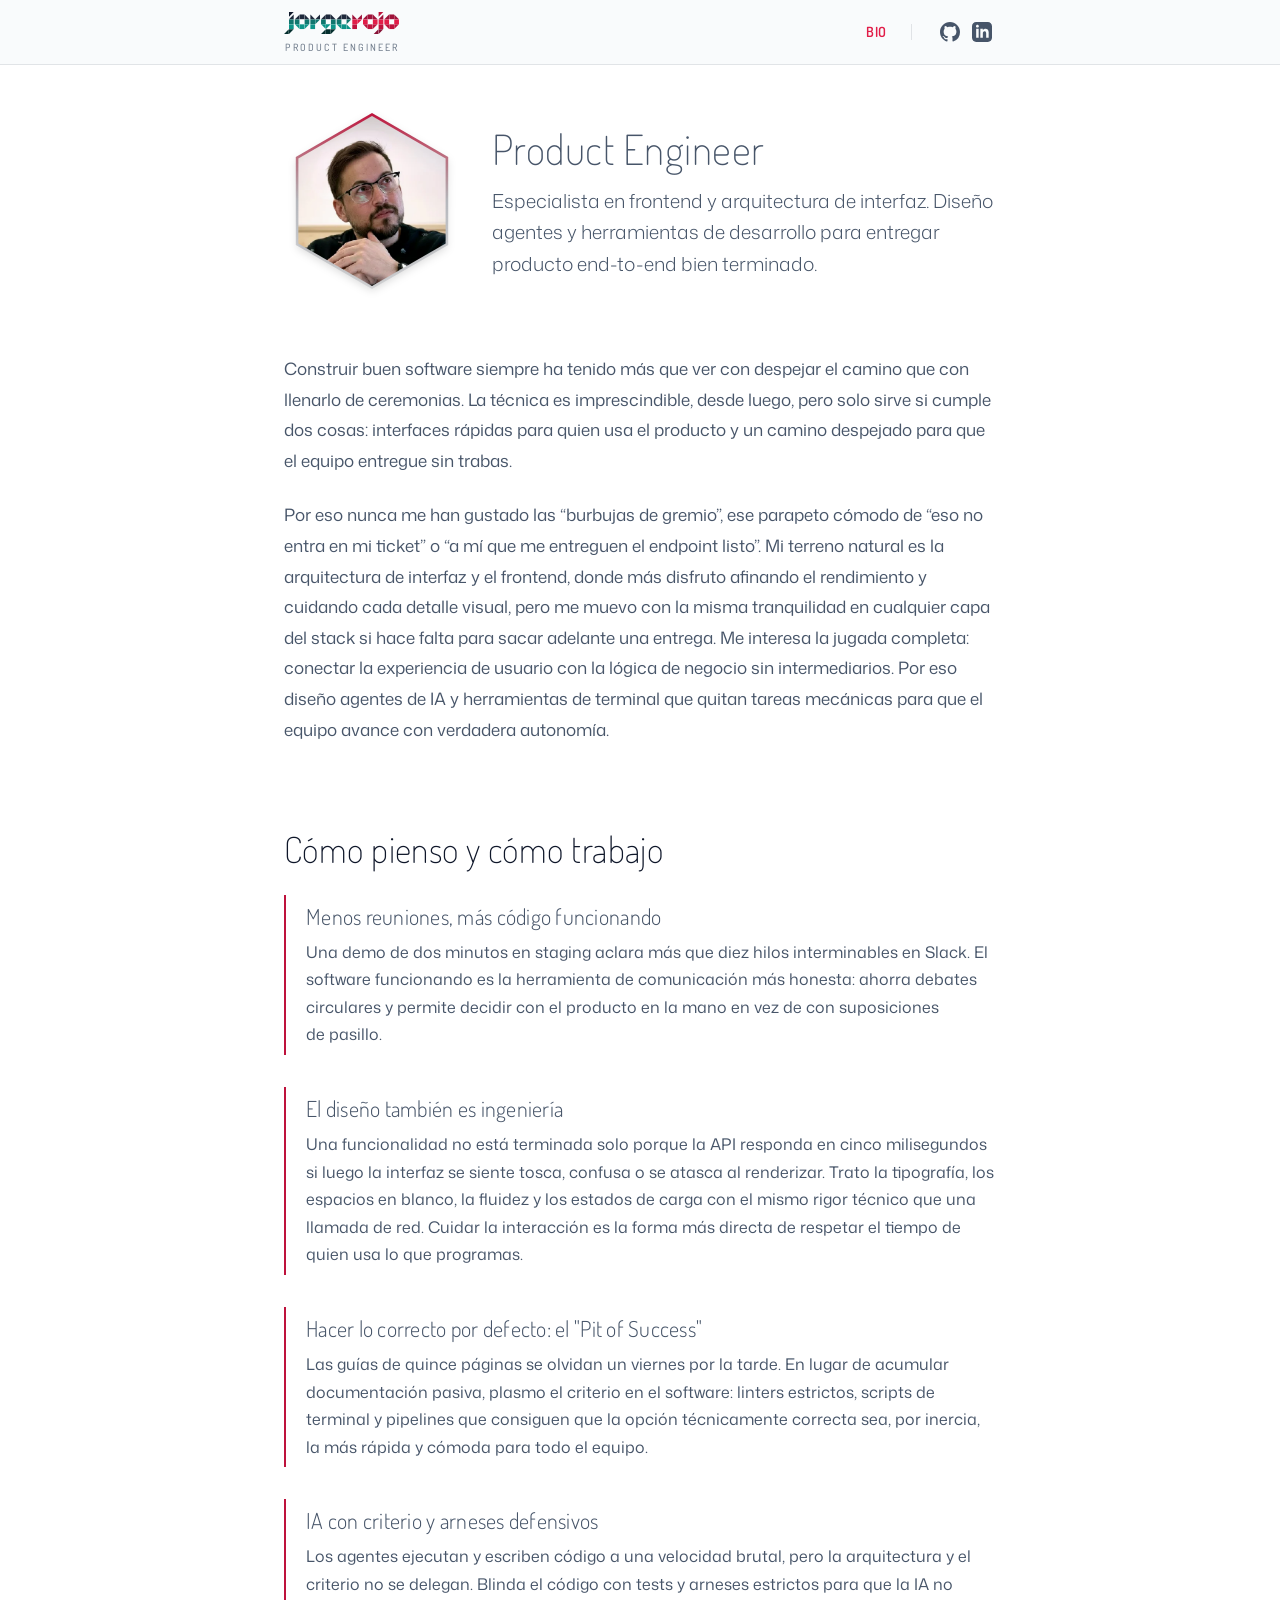
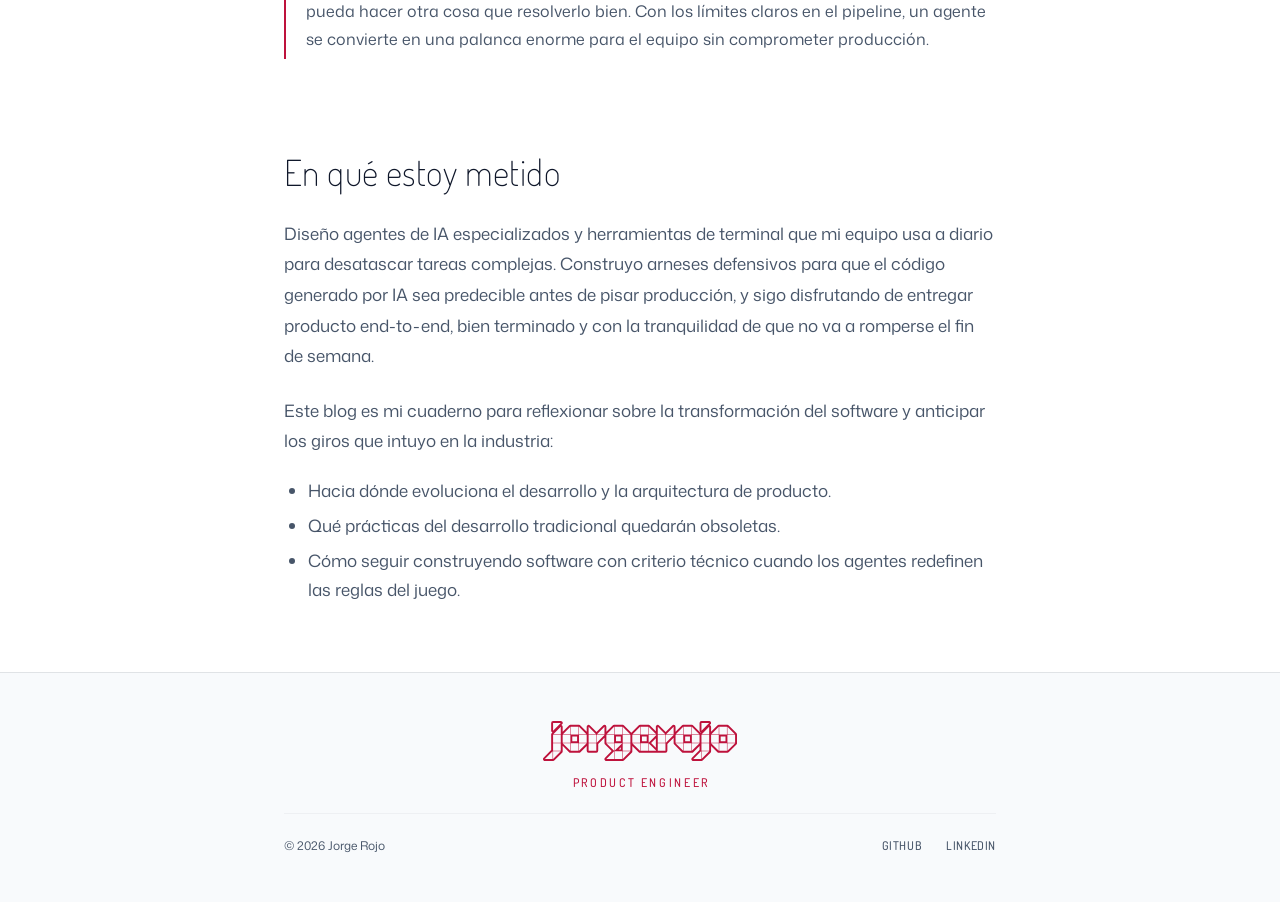
==== sobre-mi/index.html @ 44f52a80 "deploy: automated build from commit 2c49580 [skip ci]" ====
<!DOCTYPE html><html lang="es" class="scroll-smooth"> <head><meta charset="utf-8"><meta name="viewport" content="width=device-width, initial-scale=1"><meta name="color-scheme" content="light dark"><link rel="icon" type="image/svg+xml" href="/favicon.svg"><link rel="shortcut icon" href="/favicon.ico"><link rel="canonical" href="https://www.jorgerojo.com/sobre-mi/"><meta name="generator" content="Astro v7.3.5"><!-- Preload Critical Fonts (Eliminate FOUT & Typography Popping) --><link rel="preload" href="/fonts/dosis-latin-wght-normal.woff2" as="font" type="font/woff2" crossorigin><link rel="preload" href="/fonts/mona-sans-latin-wght-normal.woff2" as="font" type="font/woff2" crossorigin><title>Bio | Jorge Rojo</title><meta name="description" content="Product Engineer. Quién soy, cómo pienso y por qué disfruto construyendo software bien terminado, rápido y sin rodeos."><meta name="author" content="Jorge Rojo"><meta name="robots" content="index, follow, max-image-preview:large, max-snippet:-1, max-video-preview:-1"><!-- OpenGraph --><meta property="og:site_name" content="Jorge Rojo"><meta property="og:locale" content="es_ES"><meta property="og:title" content="Bio | Jorge Rojo"><meta property="og:description" content="Product Engineer. Quién soy, cómo pienso y por qué disfruto construyendo software bien terminado, rápido y sin rodeos."><meta property="og:url" content="https://www.jorgerojo.com/sobre-mi/"><meta property="og:type" content="website"><meta property="og:image" content="https://www.jorgerojo.com/logo-jorge-rojo.svg"><!-- Twitter Card --><meta name="twitter:card" content="summary"><meta name="twitter:title" content="Bio | Jorge Rojo"><meta name="twitter:description" content="Product Engineer. Quién soy, cómo pienso y por qué disfruto construyendo software bien terminado, rápido y sin rodeos."><meta name="twitter:image" content="https://www.jorgerojo.com/logo-jorge-rojo.svg"><!-- AI / LLM Contextual Discovery --><link rel="alternate" type="text/plain" href="/llms.txt" title="LLMs.txt"><link rel="alternate" type="text/plain" href="/llms-full.txt" title="LLMs-full.txt"><!-- Schema.org JSON-LD (Graph) --><script type="application/ld+json">{"@context":"https://schema.org","@graph":[{"@type":"Person","@id":"https://www.jorgerojo.com/#jorge-rojo","name":"Jorge Rojo","jobTitle":"Product Engineer","url":"https://www.jorgerojo.com","image":"https://www.jorgerojo.com/images/jorge-rojo.webp","sameAs":["https://www.linkedin.com/in/jorge-rojo/","https://github.com/JorgeRojo"],"knowsAbout":["Frontend Architecture","UI Engineering","Design Systems","Web Performance","TypeScript","Astro","AI Agents"]},{"@type":"WebSite","@id":"https://www.jorgerojo.com/#website","url":"https://www.jorgerojo.com","name":"Jorge Rojo | Product Engineer & Arquitectura Frontend","description":"Reflexiones sobre la industria del software y las realidades que asoman con el cambio de paradigma tecnológico.","inLanguage":"es","publisher":{"@id":"https://www.jorgerojo.com/#jorge-rojo"}},{"@type":"BreadcrumbList","@id":"https://www.jorgerojo.com/sobre-mi/#breadcrumb","itemListElement":[{"@type":"ListItem","position":1,"name":"Inicio","item":"https://www.jorgerojo.com"},{"@type":"ListItem","position":2,"name":"Bio","item":"https://www.jorgerojo.com/sobre-mi/"}]}]}</script><style>.hexagon-frame[data-astro-cid-43ievri4]{clip-path:polygon(50% 0%,93.3% 25%,93.3% 75%,50% 100%,6.7% 75%,6.7% 25%)}.profile-slogan[data-astro-cid-43ievri4]{-webkit-hyphens:none;hyphens:none;text-wrap:pretty}
</style><link rel="stylesheet" href="/_astro/BaseLayout.AazjI-D1.css"><script type="module" src="/_astro/page.CMFgH77u.js"></script></head> <body class="bg-canvas-base text-snow min-h-screen flex flex-col selection:bg-action-berry selection:text-white antialiased overflow-x-clip"> <!-- Enlace de salto accesible (WCAG 2.4.1 Bypass Blocks) --><a href="#main-content" class="sr-only focus:not-sr-only focus:fixed focus:top-4 focus:left-4 focus:z-[100] focus:px-4 focus:py-2 focus:bg-action-berry focus:text-white focus:font-semibold focus:shadow-lg focus:outline-none focus:ring-2 focus:ring-snow font-heading tracking-wider">
Saltar al contenido principal
</a> <header id="site-header" class="site-header w-full border-b border-border-subtle bg-canvas-deep/80 backdrop-blur-md sticky top-0 z-50" data-astro-cid-nen7h5rs> <div class="site-header-inner max-w-[760px] mx-auto px-4 sm:px-6 relative h-16" data-astro-cid-nen7h5rs> <!-- Brand / Variant 05 SVG Logo (Único acceso a Inicio) --><a href="/" class="site-header-brand flex flex-col justify-center items-center hover:opacity-90 py-1" aria-label="Jorge Rojo - Inicio" title="Ir a la portada de Jorge Rojo | Product Engineer &amp; Arquitectura Frontend" data-astro-cid-nen7h5rs> <img src="/logo-jorge-rojo.svg" alt="Jorge Rojo" width="115" height="22" class="site-header-logo w-[104.5px] h-5 sm:w-[115px] sm:h-[22px] block" data-astro-cid-nen7h5rs> <span class="site-header-role text-[9.5px] sm:text-[10px] font-heading font-medium tracking-[0.22em] uppercase text-snow-muted/75 mt-1.5 sm:mt-2 leading-none text-center block whitespace-nowrap" data-astro-cid-nen7h5rs> Product Engineer </span> </a> <!-- Navigation (About + Social Icons) --> <nav class="site-header-nav flex items-center gap-5 text-sm font-semibold font-heading tracking-wider" aria-label="Navegación principal" data-astro-cid-nen7h5rs> <a href="/sobre-mi" class="transition-colors text-bright-rose font-semibold" aria-current="page" aria-label="Bio: perfil profesional y principios de ingeniería" title="Perfil profesional, criterio técnico y principios de ingeniería" data-astro-cid-nen7h5rs>
BIO
</a> <div class="h-4 w-px bg-border-subtle mx-1" aria-hidden="true" role="separator" data-astro-cid-nen7h5rs></div> <nav class="flex items-center gap-1 " aria-label="Perfiles sociales en cabecera"> <a href="https://github.com/JorgeRojo" target="_blank" rel="noopener noreferrer" aria-label="Perfil de GitHub de Jorge Rojo (abre en nueva pestaña)" title="Perfil de GitHub de Jorge Rojo (se abre en nueva pestaña)" class="text-snow-muted hover:text-bright-rose transition-colors p-1"> <svg aria-hidden="true" focusable="false" width="20" height="20" class="w-5 h-5 fill-current" viewBox="0 0 24 24"> <path d="M12 0C5.37 0 0 5.37 0 12c0 5.31 3.435 9.795 8.205 11.385.6.105.825-.255.825-.57 0-.285-.015-1.23-.015-2.235-3.015.555-3.795-.735-4.035-1.41-.135-.345-.72-1.41-1.23-1.695-.42-.225-1.02-.78-.015-.795.945-.015 1.62.87 1.845 1.23 1.08 1.815 2.805 1.305 3.495.99.105-.78.42-1.305.765-1.605-2.67-.3-5.46-1.335-5.46-5.925 0-1.305.465-2.385 1.23-3.225-.12-.3-.54-1.53.12-3.18 0 0 1.005-.315 3.3 1.23.96-.27 1.98-.405 3-.405s2.04.135 3 .405c2.295-1.56 3.3-1.23 3.3-1.23.66 1.65.24 2.88.12 3.18.765.84 1.23 1.905 1.23 3.225 0 4.605-2.805 5.625-5.475 5.925.435.375.81 1.095.81 2.22 0 1.605-.015 2.895-.015 3.3 0 .315.225.69.825.57A12.02 12.02 0 0024 12c0-6.63-5.37-12-12-12z"></path> </svg> </a><a href="https://www.linkedin.com/in/jorge-rojo/" target="_blank" rel="noopener noreferrer" aria-label="Perfil de LinkedIn de Jorge Rojo (abre en nueva pestaña)" title="Perfil de LinkedIn de Jorge Rojo (se abre en nueva pestaña)" class="text-snow-muted hover:text-bright-rose transition-colors p-1"> <svg aria-hidden="true" focusable="false" width="20" height="20" class="w-5 h-5 fill-current" viewBox="0 0 24 24"> <path d="M19 0h-14c-2.761 0-5 2.239-5 5v14c0 2.761 2.239 5 5 5h14c2.762 0 5-2.239 5-5v-14c0-2.761-2.238-5-5-5zm-11 19h-3v-11h3v11zm-1.5-12.268c-.966 0-1.75-.79-1.75-1.764s.784-1.764 1.75-1.764 1.75.79 1.75 1.764-.783 1.764-1.75 1.764zm13.5 12.268h-3v-5.604c0-3.368-4-3.113-4 0v5.604h-3v-11h3v1.765c1.396-2.586 7-2.777 7 2.476v6.759z"></path> </svg> </a> </nav> </nav> </div> </header>  <script>
  (() => {
    // Si el navegador soporta ScrollTimeline nativo en JS y CSS (Chromium 115+)
    if (typeof ScrollTimeline !== 'undefined' && typeof CSS !== 'undefined' && CSS.supports && CSS.supports('animation-timeline', 'scroll()')) {
      return;
    }
    const header = document.getElementById('site-header');
    if (!header) return;
    let isScrolled = false;
    const onScroll = () => {
      const y = window.scrollY;
      if (!isScrolled && y > 60) {
        isScrolled = true;
        header.classList.add('is-scrolled');
      } else if (isScrolled && y < 20) {
        isScrolled = false;
        header.classList.remove('is-scrolled');
      }
    };
    window.addEventListener('scroll', onScroll, { passive: true });
    onScroll();
  })();
</script> <main id="main-content" class="w-full max-w-[760px] mx-auto px-4 sm:px-6 py-8 sm:py-12 flex-grow"> <div class="prose-editorial"> <header class="mb-12 sm:mb-16 flex flex-col sm:flex-row sm:items-center gap-6 sm:gap-8 not-prose" data-astro-cid-43ievri4> <div class="relative shrink-0 w-32 h-32 sm:w-44 sm:h-44 drop-shadow-lg" data-astro-cid-43ievri4> <div class="hexagon-frame w-full h-full p-[2.5px] sm:p-[3px] bg-gradient-to-b from-action-berry via-border-strong to-border-subtle" data-astro-cid-43ievri4> <img src="/images/jorge-rojo.webp" alt="Fotografía de Jorge Rojo" width="176" height="176" class="hexagon-frame w-full h-full object-cover" loading="eager" data-astro-cid-43ievri4> </div> </div> <div class="space-y-2.5" data-astro-cid-43ievri4> <h1 class="text-3xl sm:text-4xl lg:text-[2.6rem] font-extralight tracking-[0.012em] text-snow leading-tight normal-case font-heading text-balance" data-astro-cid-43ievri4> Product Engineer </h1> <p class="profile-slogan text-base sm:text-lg lg:text-[1.2rem] text-snow/90 font-light leading-relaxed text-pretty" data-astro-cid-43ievri4> Especialista en frontend y arquitectura de interfaz. Diseño agentes y herramientas de desarrollo para entregar producto end-to-end bien terminado. </p> </div> </header>
<p>Construir buen software siempre ha tenido más que ver con despejar el camino que con llenarlo de ceremonias. La técnica es imprescindible, desde luego, pero solo sirve si cumple dos cosas: interfaces rápidas para quien usa el producto y un camino despejado para que el equipo entregue sin trabas.</p>
<p>Por eso nunca me han gustado las “burbujas de gremio”, ese parapeto cómodo de “eso no entra en mi ticket” o “a mí que me entreguen el endpoint listo”. Mi terreno natural es la arquitectura de interfaz y el frontend, donde más disfruto afinando el rendimiento y cuidando cada detalle visual, pero me muevo con la misma tranquilidad en cualquier capa del stack si hace falta para sacar adelante una entrega. Me interesa la jugada completa: conectar la experiencia de usuario con la lógica de negocio sin intermediarios. Por eso diseño agentes de IA y herramientas de terminal que quitan tareas mecánicas para que el equipo avance con verdadera autonomía.</p>
<h2 id="cómo-pienso-y-cómo-trabajo">Cómo pienso y cómo trabajo</h2>
<aside class="border-l-2 border-action-berry pl-4 sm:pl-5 py-1.5 my-8 not-prose" aria-label="Menos reuniones, más código funcionando"> <h3 class="text-snow font-light text-xl sm:text-[1.375rem] mb-2 tracking-[0.012em] text-balance normal-case font-heading leading-snug"> Menos reuniones, más código funcionando </h3> <div class="text-snow-muted text-[15px] sm:text-base leading-[1.72] text-pretty"> <p>Una demo de dos minutos en staging aclara más que diez hilos interminables en Slack. El software funcionando es la herramienta de comunicación más honesta: ahorra debates circulares y permite decidir con el producto en la mano en vez de con suposiciones de pasillo.</p> </div> </aside>
<aside class="border-l-2 border-action-berry pl-4 sm:pl-5 py-1.5 my-8 not-prose" aria-label="El diseño también es ingeniería"> <h3 class="text-snow font-light text-xl sm:text-[1.375rem] mb-2 tracking-[0.012em] text-balance normal-case font-heading leading-snug"> El diseño también es ingeniería </h3> <div class="text-snow-muted text-[15px] sm:text-base leading-[1.72] text-pretty"> <p>Una funcionalidad no está terminada solo porque la API responda en cinco milisegundos si luego la interfaz se siente tosca, confusa o se atasca al renderizar. Trato la tipografía, los espacios en blanco, la fluidez y los estados de carga con el mismo rigor técnico que una llamada de red. Cuidar la interacción es la forma más directa de respetar el tiempo de quien usa lo que programas.</p> </div> </aside>
<aside class="border-l-2 border-action-berry pl-4 sm:pl-5 py-1.5 my-8 not-prose" aria-label="Hacer lo correcto por defecto: el &quot;Pit of Success&quot;"> <h3 class="text-snow font-light text-xl sm:text-[1.375rem] mb-2 tracking-[0.012em] text-balance normal-case font-heading leading-snug"> Hacer lo correcto por defecto: el &quot;Pit of Success&quot; </h3> <div class="text-snow-muted text-[15px] sm:text-base leading-[1.72] text-pretty"> <p>Las guías de quince páginas se olvidan un viernes por la tarde. En lugar de acumular documentación pasiva, plasmo el criterio en el software: linters estrictos, scripts de terminal y pipelines que consiguen que la opción técnicamente correcta sea, por inercia, la más rápida y cómoda para todo el equipo.</p> </div> </aside>
<aside class="border-l-2 border-action-berry pl-4 sm:pl-5 py-1.5 my-8 not-prose" aria-label="IA con criterio y arneses defensivos"> <h3 class="text-snow font-light text-xl sm:text-[1.375rem] mb-2 tracking-[0.012em] text-balance normal-case font-heading leading-snug"> IA con criterio y arneses defensivos </h3> <div class="text-snow-muted text-[15px] sm:text-base leading-[1.72] text-pretty"> <p>Los agentes ejecutan y escriben código a una velocidad brutal, pero la arquitectura y el criterio no se delegan. Blinda el código con tests y arneses estrictos para que la IA no pueda hacer otra cosa que resolverlo bien. Con los límites claros en el pipeline, un agente se convierte en una palanca enorme para el equipo sin comprometer producción.</p> </div> </aside>
<h2 id="en-qué-estoy-metido">En qué estoy metido</h2>
<p>Diseño agentes de IA especializados y herramientas de terminal que mi equipo usa a diario para desatascar tareas complejas. Construyo arneses defensivos para que el código generado por IA sea predecible antes de pisar producción, y sigo disfrutando de entregar producto end-to-end, bien terminado y con la tranquilidad de que no va a romperse el fin de semana.</p>
<p>Este blog es mi cuaderno para reflexionar sobre la transformación del software y anticipar los giros que intuyo en la industria:</p>
<ul>
<li>Hacia dónde evoluciona el desarrollo y la arquitectura de producto.</li>
<li>Qué prácticas del desarrollo tradicional quedarán obsoletas.</li>
<li>Cómo seguir construyendo software con criterio técnico cuando los agentes redefinen las reglas del juego.</li>
</ul> </div> </main> <footer class="mt-auto border-t border-border-subtle bg-canvas-deep py-10 sm:py-12 text-xs text-snow-muted" data-astro-cid-jo6i4kqk> <div class="max-w-[760px] mx-auto px-4 sm:px-6 flex flex-col items-center justify-center gap-6" data-astro-cid-jo6i4kqk> <!-- Centered Brand: Logo 2 (+65% vs header, +10% escala) + Product Engineer en color del logo y espaciado --><a href="/" class="flex flex-col items-center justify-center hover:opacity-90 transition-opacity" aria-label="Jorge Rojo - Inicio" title="Volver a la portada de Jorge Rojo | Product Engineer &amp; Arquitectura Frontend" data-astro-cid-jo6i4kqk> <img src="/logo-jorge-rojo-2.svg" alt="Jorge Rojo" width="195" height="40" class="h-[33px] w-[160.5px] sm:h-[40px] sm:w-[194.5px] block footer-brand-logo" data-astro-cid-jo6i4kqk> <span class="text-[11px] sm:text-xs font-heading font-medium tracking-[0.22em] mr-[-0.22em] uppercase text-brand-logo mt-3.5 sm:mt-4 leading-none text-center whitespace-nowrap" data-astro-cid-jo6i4kqk> Product Engineer </span> </a> <!-- Footer Meta: Copyright & Redes sociales --> <div class="w-full flex flex-col sm:flex-row items-center justify-between gap-4 pt-6 border-t border-border-subtle/40 text-[11px] sm:text-xs" data-astro-cid-jo6i4kqk> <span data-astro-cid-jo6i4kqk>© 2026 Jorge Rojo</span> <nav class="flex items-center gap-6 font-heading font-medium tracking-wider" aria-label="Perfiles sociales en pie de página"> <a href="https://github.com/JorgeRojo" target="_blank" rel="noopener noreferrer" aria-label="Perfil de GitHub de Jorge Rojo (abre en nueva pestaña)" title="Perfil de GitHub de Jorge Rojo (se abre en nueva pestaña)" class="hover:text-bright-rose transition-colors"> <span class="whitespace-nowrap">GitHub</span> </a><a href="https://www.linkedin.com/in/jorge-rojo/" target="_blank" rel="noopener noreferrer" aria-label="Perfil de LinkedIn de Jorge Rojo (abre en nueva pestaña)" title="Perfil de LinkedIn de Jorge Rojo (se abre en nueva pestaña)" class="hover:text-bright-rose transition-colors"> <span class="whitespace-nowrap">LinkedIn</span> </a> </nav> </div> </div> </footer> <!-- Cloudflare Web Analytics --> <script type="module" src="https://static.cloudflareinsights.com/beacon.min.js" data-cf-beacon="{&quot;token&quot;: &quot;a482876f82164b0392340a3fcb94eeef&quot;}"></script><!-- End Cloudflare Web Analytics --> </body> </html>
---- _astro/BaseLayout.AazjI-D1.css ----
/*! tailwindcss v4.3.3 | MIT License | https://tailwindcss.com */
@layer properties{@supports (((-webkit-hyphens:none)) and (not (margin-trim:inline))) or ((-moz-orient:inline) and (not (color:rgb(from red r g b)))){*,:before,:after,::backdrop{--tw-rotate-x:initial;--tw-rotate-y:initial;--tw-rotate-z:initial;--tw-skew-x:initial;--tw-skew-y:initial;--tw-space-y-reverse:0;--tw-border-style:solid;--tw-gradient-position:initial;--tw-gradient-from:#0000;--tw-gradient-via:#0000;--tw-gradient-to:#0000;--tw-gradient-stops:initial;--tw-gradient-via-stops:initial;--tw-gradient-from-position:0%;--tw-gradient-via-position:50%;--tw-gradient-to-position:100%;--tw-leading:initial;--tw-font-weight:initial;--tw-tracking:initial;--tw-shadow:0 0 #0000;--tw-shadow-color:initial;--tw-shadow-alpha:100%;--tw-inset-shadow:0 0 #0000;--tw-inset-shadow-color:initial;--tw-inset-shadow-alpha:100%;--tw-ring-color:initial;--tw-ring-shadow:0 0 #0000;--tw-inset-ring-color:initial;--tw-inset-ring-shadow:0 0 #0000;--tw-ring-inset:initial;--tw-ring-offset-width:0px;--tw-ring-offset-color:#fff;--tw-ring-offset-shadow:0 0 #0000;--tw-blur:initial;--tw-brightness:initial;--tw-contrast:initial;--tw-grayscale:initial;--tw-hue-rotate:initial;--tw-invert:initial;--tw-opacity:initial;--tw-saturate:initial;--tw-sepia:initial;--tw-drop-shadow:initial;--tw-drop-shadow-color:initial;--tw-drop-shadow-alpha:100%;--tw-drop-shadow-size:initial;--tw-backdrop-blur:initial;--tw-backdrop-brightness:initial;--tw-backdrop-contrast:initial;--tw-backdrop-grayscale:initial;--tw-backdrop-hue-rotate:initial;--tw-backdrop-invert:initial;--tw-backdrop-opacity:initial;--tw-backdrop-saturate:initial;--tw-backdrop-sepia:initial;--tw-duration:initial;--tw-translate-x:0;--tw-translate-y:0;--tw-translate-z:0}}}@font-face{font-family:Dosis Variable;font-style:normal;font-display:swap;font-weight:200 800;src:url(/fonts/dosis-latin-ext-wght-normal.woff2)format("woff2");unicode-range:U+100-2BA,U+2BD-2C5,U+2C7-2CC,U+2CE-2D7,U+2DD-2FF,U+304,U+308,U+329,U+1D00-1DBF,U+1E00-1E9F,U+1EF2-1EFF,U+2020,U+20A0-20AB,U+20AD-20C0,U+2113,U+2C60-2C7F,U+A720-A7FF}@font-face{font-family:Dosis Variable;font-style:normal;font-display:swap;font-weight:200 800;src:url(/fonts/dosis-latin-wght-normal.woff2)format("woff2");unicode-range:U+??,U+131,U+152-153,U+2BB-2BC,U+2C6,U+2DA,U+2DC,U+304,U+308,U+329,U+2000-206F,U+20AC,U+2122,U+2191,U+2193,U+2212,U+2215,U+FEFF,U+FFFD}@font-face{font-family:Dosis;font-style:normal;font-display:swap;font-weight:200 800;src:url(/fonts/dosis-latin-wght-normal.woff2)format("woff2");unicode-range:U+??,U+131,U+152-153,U+2BB-2BC,U+2C6,U+2DA,U+2DC,U+304,U+308,U+329,U+2000-206F,U+20AC,U+2122,U+2191,U+2193,U+2212,U+2215,U+FEFF,U+FFFD}@font-face{font-family:Mona Sans Variable;font-style:normal;font-display:swap;font-weight:200 900;src:url(/fonts/mona-sans-latin-ext-wght-normal.woff2)format("woff2");unicode-range:U+100-2BA,U+2BD-2C5,U+2C7-2CC,U+2CE-2D7,U+2DD-2FF,U+304,U+308,U+329,U+1D00-1DBF,U+1E00-1E9F,U+1EF2-1EFF,U+2020,U+20A0-20AB,U+20AD-20C0,U+2113,U+2C60-2C7F,U+A720-A7FF}@font-face{font-family:Mona Sans Variable;font-style:normal;font-display:swap;font-weight:200 900;src:url(/fonts/mona-sans-latin-wght-normal.woff2)format("woff2");unicode-range:U+??,U+131,U+152-153,U+2BB-2BC,U+2C6,U+2DA,U+2DC,U+304,U+308,U+329,U+2000-206F,U+20AC,U+2122,U+2191,U+2193,U+2212,U+2215,U+FEFF,U+FFFD}@font-face{font-family:Mona Sans;font-style:normal;font-display:swap;font-weight:200 900;src:url(/fonts/mona-sans-latin-wght-normal.woff2)format("woff2");unicode-range:U+??,U+131,U+152-153,U+2BB-2BC,U+2C6,U+2DA,U+2DC,U+304,U+308,U+329,U+2000-206F,U+20AC,U+2122,U+2191,U+2193,U+2212,U+2215,U+FEFF,U+FFFD}@layer theme{:root,:host{--font-sans:"Mona Sans Variable", "Mona Sans", -apple-system, BlinkMacSystemFont, "Segoe UI", "Noto Sans", Helvetica, Arial, sans-serif, "Apple Color Emoji", "Segoe UI Emoji";--font-mono:ui-monospace, SFMono-Regular, "SF Mono", Menlo, Consolas, "Liberation Mono", monospace;--color-white:#fff;--spacing:.25rem;--text-xs:.75rem;--text-xs--line-height:calc(1 / .75);--text-sm:.875rem;--text-sm--line-height:calc(1.25 / .875);--text-base:1rem;--text-base--line-height:calc(1.5 / 1);--text-lg:1.125rem;--text-lg--line-height:calc(1.75 / 1.125);--text-xl:1.25rem;--text-xl--line-height:calc(1.75 / 1.25);--text-2xl:1.5rem;--text-2xl--line-height:calc(2 / 1.5);--text-3xl:1.875rem;--text-3xl--line-height:calc(2.25 / 1.875);--text-4xl:2.25rem;--text-4xl--line-height:calc(2.5 / 2.25);--font-weight-extralight:200;--font-weight-light:300;--font-weight-normal:400;--font-weight-medium:500;--font-weight-semibold:600;--tracking-tight:-.025em;--tracking-wider:.05em;--leading-tight:1.25;--leading-snug:1.375;--leading-relaxed:1.625;--drop-shadow-lg:0 4px 4px #00000026;--blur-md:12px;--default-transition-duration:.15s;--default-transition-timing-function:cubic-bezier(.4, 0, .2, 1);--default-font-family:var(--font-sans);--default-mono-font-family:var(--font-mono);--font-heading:"Dosis Variable", "Dosis", -apple-system, BlinkMacSystemFont, sans-serif;--color-canvas-base:var(--canvas-base);--color-canvas-deep:var(--canvas-deep);--color-canvas-surface:var(--canvas-surface);--color-snow:var(--snow);--color-snow-muted:var(--snow-muted);--color-border-subtle:var(--border-subtle);--color-border-medium:var(--border-medium);--color-border-strong:var(--border-strong);--color-action-berry:var(--action-berry);--color-action-hover:var(--action-hover);--color-bright-rose:var(--bright-rose);--color-brand-logo:var(--brand-logo)}}@layer base{*,:after,:before,::backdrop{box-sizing:border-box;border:0 solid;margin:0;padding:0}::file-selector-button{box-sizing:border-box;border:0 solid;margin:0;padding:0}html,:host{-webkit-text-size-adjust:100%;tab-size:4;line-height:1.5;font-family:var(--default-font-family,-apple-system, BlinkMacSystemFont, "Segoe UI", Roboto, "Helvetica Neue", "Noto Sans", Arial, sans-serif, "Apple Color Emoji", "Segoe UI Emoji", "Segoe UI Symbol", "Noto Color Emoji");font-feature-settings:var(--default-font-feature-settings,normal);font-variation-settings:var(--default-font-variation-settings,normal);-webkit-tap-highlight-color:transparent}hr{height:0;color:inherit;border-top-width:1px}abbr:where([title]){text-decoration:underline dotted}h1,h2,h3,h4,h5,h6{font-size:inherit;font-weight:inherit}a{color:inherit;-webkit-text-decoration:inherit;-webkit-text-decoration:inherit;-webkit-text-decoration:inherit;text-decoration:inherit}b,strong{font-weight:bolder}code,kbd,samp,pre{font-family:var(--default-mono-font-family,ui-monospace, SFMono-Regular, Menlo, Monaco, Consolas, "Liberation Mono", "Courier New", monospace);font-feature-settings:var(--default-mono-font-feature-settings,normal);font-variation-settings:var(--default-mono-font-variation-settings,normal);font-size:1em}small{font-size:80%}sub,sup{vertical-align:baseline;font-size:75%;line-height:0;position:relative}sub{bottom:-.25em}sup{top:-.5em}table{text-indent:0;border-color:inherit;border-collapse:collapse}:-moz-focusring:where(:not(iframe)){outline:auto}progress{vertical-align:baseline}summary{display:list-item}ol,ul,menu{list-style:none}img,svg,video,canvas,audio,iframe,embed,object{vertical-align:middle;display:block}img,video{max-width:100%;height:auto}button,input,select,optgroup,textarea{font:inherit;font-feature-settings:inherit;font-variation-settings:inherit;letter-spacing:inherit;color:inherit;opacity:1;background-color:#0000;border-radius:0}::file-selector-button{font:inherit;font-feature-settings:inherit;font-variation-settings:inherit;letter-spacing:inherit;color:inherit;opacity:1;background-color:#0000;border-radius:0}:where(select:is([multiple],[size])) optgroup{font-weight:bolder}:where(select:is([multiple],[size])) optgroup option{padding-inline-start:20px}::file-selector-button{margin-inline-end:4px}::placeholder{opacity:1}@supports (not ((-webkit-appearance:-apple-pay-button))) or (contain-intrinsic-size:1px){::placeholder{color:currentColor}@supports (color:color-mix(in lab, red, red)){::placeholder{color:color-mix(in oklab, currentcolor 50%, transparent)}}}textarea{resize:vertical}::-webkit-search-decoration{-webkit-appearance:none}::-webkit-date-and-time-value{min-height:1lh;text-align:inherit}::-webkit-datetime-edit{display:inline-flex}::-webkit-datetime-edit-fields-wrapper{padding:0}::-webkit-datetime-edit{padding-block:0}::-webkit-datetime-edit-year-field{padding-block:0}::-webkit-datetime-edit-month-field{padding-block:0}::-webkit-datetime-edit-day-field{padding-block:0}::-webkit-datetime-edit-hour-field{padding-block:0}::-webkit-datetime-edit-minute-field{padding-block:0}::-webkit-datetime-edit-second-field{padding-block:0}::-webkit-datetime-edit-millisecond-field{padding-block:0}::-webkit-datetime-edit-meridiem-field{padding-block:0}::-webkit-calendar-picker-indicator{line-height:1}:-moz-ui-invalid{box-shadow:none}button,input:where([type=button],[type=reset],[type=submit]){appearance:button}::file-selector-button{appearance:button}::-webkit-inner-spin-button{height:auto}::-webkit-outer-spin-button{height:auto}[hidden]:where(:not([hidden=until-found])){display:none!important}h1,h2,h3,h4,h5,h6{font-family:var(--font-heading);text-wrap:balance;text-transform:none;letter-spacing:.012em;font-weight:200}.text-balance,th,figcaption,[class*=subtitle],[class*=title],.prose-editorial h2,.prose-editorial h3,.prose-editorial h4{text-wrap:balance}p,li,blockquote,dd,.text-pretty,article header p,.prose-editorial p,.prose-editorial li,.prose-editorial blockquote{text-wrap:pretty}time,.text-nowrap,.whitespace-nowrap{text-wrap:nowrap}.prose-editorial{-webkit-hyphens:manual;hyphens:manual}a{text-transform:uppercase}h1 a,h2 a,h3 a,h4 a,h5 a,h6 a{text-transform:none;font-weight:inherit;font-family:inherit}}@layer components;@layer utilities{.sr-only{clip-path:inset(50%);white-space:nowrap;border-width:0;width:1px;height:1px;margin:-1px;padding:0;position:absolute;overflow:hidden}.relative{position:relative}.static{position:static}.sticky{position:sticky}.top-0{top:0}.right-1\/2{right:50%}.left-1\/2{left:50%}.z-50{z-index:50}.m-0{margin:0}.mx-1{margin-inline:var(--spacing)}.mx-auto{margin-inline:auto}.my-4{margin-block:calc(var(--spacing) * 4)}.my-8{margin-block:calc(var(--spacing) * 8)}.my-10{margin-block:calc(var(--spacing) * 10)}.mt-1\.5{margin-top:calc(var(--spacing) * 1.5)}.mt-3\.5{margin-top:calc(var(--spacing) * 3.5)}.mt-4{margin-top:calc(var(--spacing) * 4)}.mt-7{margin-top:calc(var(--spacing) * 7)}.mt-8{margin-top:calc(var(--spacing) * 8)}.mt-auto{margin-top:auto}.-mr-\[50vw\]{margin-right:-50vw}.mr-\[-0\.22em\]{margin-right:-.22em}.mb-0{margin-bottom:0}.mb-1{margin-bottom:var(--spacing)}.mb-2{margin-bottom:calc(var(--spacing) * 2)}.mb-2\.5{margin-bottom:calc(var(--spacing) * 2.5)}.mb-3{margin-bottom:calc(var(--spacing) * 3)}.mb-4{margin-bottom:calc(var(--spacing) * 4)}.mb-6{margin-bottom:calc(var(--spacing) * 6)}.mb-8{margin-bottom:calc(var(--spacing) * 8)}.mb-12{margin-bottom:calc(var(--spacing) * 12)}.-ml-\[50vw\]{margin-left:-50vw}.block{display:block}.flex{display:flex}.inline-flex{display:inline-flex}.aspect-\[16\/9\]{aspect-ratio:16/9}.h-4{height:calc(var(--spacing) * 4)}.h-5{height:calc(var(--spacing) * 5)}.h-8{height:calc(var(--spacing) * 8)}.h-16{height:calc(var(--spacing) * 16)}.h-32{height:calc(var(--spacing) * 32)}.h-\[33px\]{height:33px}.h-full{height:100%}.min-h-screen{min-height:100vh}.w-5{width:calc(var(--spacing) * 5)}.w-8{width:calc(var(--spacing) * 8)}.w-32{width:calc(var(--spacing) * 32)}.w-\[104\.5px\]{width:104.5px}.w-\[160\.5px\]{width:160.5px}.w-full{width:100%}.w-px{width:1px}.w-screen{width:100vw}.max-w-\[760px\]{max-width:760px}.min-w-0{min-width:0}.shrink-0{flex-shrink:0}.flex-grow{flex-grow:1}.transform{transform:var(--tw-rotate-x,) var(--tw-rotate-y,) var(--tw-rotate-z,) var(--tw-skew-x,) var(--tw-skew-y,)}.list-none{list-style-type:none}.flex-col{flex-direction:column}.flex-wrap{flex-wrap:wrap}.items-center{align-items:center}.items-start{align-items:flex-start}.justify-between{justify-content:space-between}.justify-center{justify-content:center}.gap-0{gap:0}.gap-1{gap:var(--spacing)}.gap-1\.5{gap:calc(var(--spacing) * 1.5)}.gap-2{gap:calc(var(--spacing) * 2)}.gap-4{gap:calc(var(--spacing) * 4)}.gap-5{gap:calc(var(--spacing) * 5)}.gap-6{gap:calc(var(--spacing) * 6)}:where(.space-y-2\.5>:not(:last-child)){--tw-space-y-reverse:0;margin-block-start:calc(calc(var(--spacing) * 2.5) * var(--tw-space-y-reverse));margin-block-end:calc(calc(var(--spacing) * 2.5) * calc(1 - var(--tw-space-y-reverse)))}:where(.space-y-3\.5>:not(:last-child)){--tw-space-y-reverse:0;margin-block-start:calc(calc(var(--spacing) * 3.5) * var(--tw-space-y-reverse));margin-block-end:calc(calc(var(--spacing) * 3.5) * calc(1 - var(--tw-space-y-reverse)))}.overflow-hidden{overflow:hidden}.overflow-x-clip{overflow-x:clip}.scroll-smooth{scroll-behavior:smooth}.rounded{border-radius:.25rem}.border{border-style:var(--tw-border-style);border-width:1px}.border-t{border-top-style:var(--tw-border-style);border-top-width:1px}.border-b{border-bottom-style:var(--tw-border-style);border-bottom-width:1px}.border-l-2{border-left-style:var(--tw-border-style);border-left-width:2px}.border-dotted{--tw-border-style:dotted;border-style:dotted}.border-action-berry{border-color:var(--color-action-berry)}.border-border-subtle,.border-border-subtle\/40{border-color:var(--color-border-subtle)}@supports (color:color-mix(in lab, red, red)){.border-border-subtle\/40{border-color:color-mix(in oklab, var(--color-border-subtle) 40%, transparent)}}.border-bright-rose\/50{border-color:var(--color-bright-rose)}@supports (color:color-mix(in lab, red, red)){.border-bright-rose\/50{border-color:color-mix(in oklab, var(--color-bright-rose) 50%, transparent)}}.bg-action-berry\/10{background-color:var(--color-action-berry)}@supports (color:color-mix(in lab, red, red)){.bg-action-berry\/10{background-color:color-mix(in oklab, var(--color-action-berry) 10%, transparent)}}.bg-border-subtle{background-color:var(--color-border-subtle)}.bg-canvas-base{background-color:var(--color-canvas-base)}.bg-canvas-deep,.bg-canvas-deep\/80{background-color:var(--color-canvas-deep)}@supports (color:color-mix(in lab, red, red)){.bg-canvas-deep\/80{background-color:color-mix(in oklab, var(--color-canvas-deep) 80%, transparent)}}.bg-canvas-surface\/50{background-color:var(--color-canvas-surface)}@supports (color:color-mix(in lab, red, red)){.bg-canvas-surface\/50{background-color:color-mix(in oklab, var(--color-canvas-surface) 50%, transparent)}}.bg-gradient-to-b{--tw-gradient-position:to bottom in oklab;background-image:linear-gradient(var(--tw-gradient-stops))}.from-action-berry{--tw-gradient-from:var(--color-action-berry);--tw-gradient-stops:var(--tw-gradient-via-stops,var(--tw-gradient-position), var(--tw-gradient-from) var(--tw-gradient-from-position), var(--tw-gradient-to) var(--tw-gradient-to-position))}.via-border-strong{--tw-gradient-via:var(--color-border-strong);--tw-gradient-via-stops:var(--tw-gradient-position), var(--tw-gradient-from) var(--tw-gradient-from-position), var(--tw-gradient-via) var(--tw-gradient-via-position), var(--tw-gradient-to) var(--tw-gradient-to-position);--tw-gradient-stops:var(--tw-gradient-via-stops)}.to-border-subtle{--tw-gradient-to:var(--color-border-subtle);--tw-gradient-stops:var(--tw-gradient-via-stops,var(--tw-gradient-position), var(--tw-gradient-from) var(--tw-gradient-from-position), var(--tw-gradient-to) var(--tw-gradient-to-position))}.fill-current{fill:currentColor}.object-cover{object-fit:cover}.p-0{padding:0}.p-1{padding:var(--spacing)}.p-4{padding:calc(var(--spacing) * 4)}.p-\[2\.5px\]{padding:2.5px}.px-4{padding-inline:calc(var(--spacing) * 4)}.py-1{padding-block:var(--spacing)}.py-1\.5{padding-block:calc(var(--spacing) * 1.5)}.py-7{padding-block:calc(var(--spacing) * 7)}.py-8{padding-block:calc(var(--spacing) * 8)}.py-10{padding-block:calc(var(--spacing) * 10)}.pt-6{padding-top:calc(var(--spacing) * 6)}.pb-0{padding-bottom:0}.pl-4{padding-left:calc(var(--spacing) * 4)}.text-center{text-align:center}.font-heading{font-family:var(--font-heading)}.font-mono{font-family:var(--font-mono)}.font-sans{font-family:var(--font-sans)}.text-3xl{font-size:var(--text-3xl);line-height:var(--tw-leading,var(--text-3xl--line-height))}.text-base{font-size:var(--text-base);line-height:var(--tw-leading,var(--text-base--line-height))}.text-sm{font-size:var(--text-sm);line-height:var(--tw-leading,var(--text-sm--line-height))}.text-xl{font-size:var(--text-xl);line-height:var(--tw-leading,var(--text-xl--line-height))}.text-xs{font-size:var(--text-xs);line-height:var(--tw-leading,var(--text-xs--line-height))}.text-\[1\.75rem\]{font-size:1.75rem}.text-\[2\.25rem\]{font-size:2.25rem}.text-\[9\.5px\]{font-size:9.5px}.text-\[11px\]{font-size:11px}.text-\[13px\]{font-size:13px}.text-\[15px\]{font-size:15px}.leading-\[1\.1\]{--tw-leading:1.1;line-height:1.1}.leading-\[1\.7\]{--tw-leading:1.7;line-height:1.7}.leading-\[1\.16\]{--tw-leading:1.16;line-height:1.16}.leading-\[1\.72\]{--tw-leading:1.72;line-height:1.72}.leading-none{--tw-leading:1;line-height:1}.leading-relaxed{--tw-leading:var(--leading-relaxed);line-height:var(--leading-relaxed)}.leading-snug{--tw-leading:var(--leading-snug);line-height:var(--leading-snug)}.leading-tight{--tw-leading:var(--leading-tight);line-height:var(--leading-tight)}.font-extralight{--tw-font-weight:var(--font-weight-extralight);font-weight:var(--font-weight-extralight)}.font-light{--tw-font-weight:var(--font-weight-light);font-weight:var(--font-weight-light)}.font-medium{--tw-font-weight:var(--font-weight-medium);font-weight:var(--font-weight-medium)}.font-normal{--tw-font-weight:var(--font-weight-normal);font-weight:var(--font-weight-normal)}.font-semibold{--tw-font-weight:var(--font-weight-semibold);font-weight:var(--font-weight-semibold)}.tracking-\[0\.08em\]{--tw-tracking:.08em;letter-spacing:.08em}.tracking-\[0\.012em\]{--tw-tracking:.012em;letter-spacing:.012em}.tracking-\[0\.22em\]{--tw-tracking:.22em;letter-spacing:.22em}.tracking-tight{--tw-tracking:var(--tracking-tight);letter-spacing:var(--tracking-tight)}.tracking-wider{--tw-tracking:var(--tracking-wider);letter-spacing:var(--tracking-wider)}.text-balance{text-wrap:balance}.text-pretty{text-wrap:pretty}.text-wrap{text-wrap:wrap}.whitespace-nowrap{white-space:nowrap}.text-brand-logo{color:var(--color-brand-logo)}.text-bright-rose,.text-bright-rose\/80{color:var(--color-bright-rose)}@supports (color:color-mix(in lab, red, red)){.text-bright-rose\/80{color:color-mix(in oklab, var(--color-bright-rose) 80%, transparent)}}.text-snow{color:var(--color-snow)}.text-snow-muted,.text-snow-muted\/75{color:var(--color-snow-muted)}@supports (color:color-mix(in lab, red, red)){.text-snow-muted\/75{color:color-mix(in oklab, var(--color-snow-muted) 75%, transparent)}}.text-snow-muted\/80{color:var(--color-snow-muted)}@supports (color:color-mix(in lab, red, red)){.text-snow-muted\/80{color:color-mix(in oklab, var(--color-snow-muted) 80%, transparent)}}.text-snow-muted\/90{color:var(--color-snow-muted)}@supports (color:color-mix(in lab, red, red)){.text-snow-muted\/90{color:color-mix(in oklab, var(--color-snow-muted) 90%, transparent)}}.text-snow\/90{color:var(--color-snow)}@supports (color:color-mix(in lab, red, red)){.text-snow\/90{color:color-mix(in oklab, var(--color-snow) 90%, transparent)}}.normal-case{text-transform:none}.uppercase{text-transform:uppercase}.antialiased{-webkit-font-smoothing:antialiased;-moz-osx-font-smoothing:grayscale}.shadow{--tw-shadow:0 1px 3px 0 var(--tw-shadow-color,#0000001a), 0 1px 2px -1px var(--tw-shadow-color,#0000001a);box-shadow:var(--tw-inset-shadow), var(--tw-inset-ring-shadow), var(--tw-ring-offset-shadow), var(--tw-ring-shadow), var(--tw-shadow)}.blur{--tw-blur:blur(8px);filter:var(--tw-blur,) var(--tw-brightness,) var(--tw-contrast,) var(--tw-grayscale,) var(--tw-hue-rotate,) var(--tw-invert,) var(--tw-saturate,) var(--tw-sepia,) var(--tw-drop-shadow,)}.contrast-105{--tw-contrast:contrast(105%);filter:var(--tw-blur,) var(--tw-brightness,) var(--tw-contrast,) var(--tw-grayscale,) var(--tw-hue-rotate,) var(--tw-invert,) var(--tw-saturate,) var(--tw-sepia,) var(--tw-drop-shadow,)}.drop-shadow-lg{--tw-drop-shadow-size:drop-shadow(0 4px 4px var(--tw-drop-shadow-color,#00000026));--tw-drop-shadow:drop-shadow(var(--drop-shadow-lg));filter:var(--tw-blur,) var(--tw-brightness,) var(--tw-contrast,) var(--tw-grayscale,) var(--tw-hue-rotate,) var(--tw-invert,) var(--tw-saturate,) var(--tw-sepia,) var(--tw-drop-shadow,)}.filter{filter:var(--tw-blur,) var(--tw-brightness,) var(--tw-contrast,) var(--tw-grayscale,) var(--tw-hue-rotate,) var(--tw-invert,) var(--tw-saturate,) var(--tw-sepia,) var(--tw-drop-shadow,)}.backdrop-blur-md{--tw-backdrop-blur:blur(var(--blur-md));backdrop-filter:var(--tw-backdrop-blur,) var(--tw-backdrop-brightness,) var(--tw-backdrop-contrast,) var(--tw-backdrop-grayscale,) var(--tw-backdrop-hue-rotate,) var(--tw-backdrop-invert,) var(--tw-backdrop-opacity,) var(--tw-backdrop-saturate,) var(--tw-backdrop-sepia,)}.transition{transition-property:color,background-color,border-color,outline-color,text-decoration-color,fill,stroke,--tw-gradient-from,--tw-gradient-via,--tw-gradient-to,opacity,box-shadow,transform,translate,scale,rotate,filter,-webkit-backdrop-filter,backdrop-filter,display,content-visibility,overlay,pointer-events;transition-timing-function:var(--tw-ease,var(--default-transition-timing-function));transition-duration:var(--tw-duration,var(--default-transition-duration))}.transition-colors{transition-property:color,background-color,border-color,outline-color,text-decoration-color,fill,stroke,--tw-gradient-from,--tw-gradient-via,--tw-gradient-to;transition-timing-function:var(--tw-ease,var(--default-transition-timing-function));transition-duration:var(--tw-duration,var(--default-transition-duration))}.transition-opacity{transition-property:opacity;transition-timing-function:var(--tw-ease,var(--default-transition-timing-function));transition-duration:var(--tw-duration,var(--default-transition-duration))}.transition-transform{transition-property:transform,translate,scale,rotate;transition-timing-function:var(--tw-ease,var(--default-transition-timing-function));transition-duration:var(--tw-duration,var(--default-transition-duration))}.duration-300{--tw-duration:.3s;transition-duration:.3s}.group-last\:hidden:is(:where(.group):last-child *){display:none}@media (hover:hover){.group-hover\:translate-x-1\.5:is(:where(.group):hover *){--tw-translate-x:calc(var(--spacing) * 1.5);translate:var(--tw-translate-x) var(--tw-translate-y)}.group-hover\:scale-\[1\.02\]:is(:where(.group):hover *){scale:1.02}.group-hover\:text-bright-rose:is(:where(.group):hover *){color:var(--color-bright-rose)}}.selection\:bg-action-berry ::selection,.selection\:bg-action-berry::selection{background-color:var(--color-action-berry)}.selection\:text-white ::selection,.selection\:text-white::selection{color:var(--color-white)}.first\:pt-0:first-child{padding-top:0}.last\:pb-0:last-child{padding-bottom:0}@media (hover:hover){.hover\:border-border-medium:hover{border-color:var(--color-border-medium)}.hover\:text-action-hover:hover{color:var(--color-action-hover)}.hover\:text-bright-rose:hover{color:var(--color-bright-rose)}.hover\:opacity-90:hover{opacity:.9}}.focus\:not-sr-only:focus{clip-path:none;white-space:normal;width:auto;height:auto;margin:0;padding:0;position:static;overflow:visible}.focus\:fixed:focus{position:fixed}.focus\:top-4:focus{top:calc(var(--spacing) * 4)}.focus\:left-4:focus{left:calc(var(--spacing) * 4)}.focus\:z-\[100\]:focus{z-index:100}.focus\:bg-action-berry:focus{background-color:var(--color-action-berry)}.focus\:px-4:focus{padding-inline:calc(var(--spacing) * 4)}.focus\:py-2:focus{padding-block:calc(var(--spacing) * 2)}.focus\:font-semibold:focus{--tw-font-weight:var(--font-weight-semibold);font-weight:var(--font-weight-semibold)}.focus\:text-white:focus{color:var(--color-white)}.focus\:shadow-lg:focus{--tw-shadow:0 10px 15px -3px var(--tw-shadow-color,#0000001a), 0 4px 6px -4px var(--tw-shadow-color,#0000001a);box-shadow:var(--tw-inset-shadow), var(--tw-inset-ring-shadow), var(--tw-ring-offset-shadow), var(--tw-ring-shadow), var(--tw-shadow)}.focus\:ring-2:focus{--tw-ring-shadow:var(--tw-ring-inset,) 0 0 0 calc(2px + var(--tw-ring-offset-width)) var(--tw-ring-color,currentcolor);box-shadow:var(--tw-inset-shadow), var(--tw-inset-ring-shadow), var(--tw-ring-offset-shadow), var(--tw-ring-shadow), var(--tw-shadow)}.focus\:ring-snow:focus{--tw-ring-color:var(--color-snow)}.focus\:outline-none:focus{--tw-outline-style:none;outline-style:none}.focus-visible\:underline:focus-visible{text-decoration-line:underline}@media (width>=40rem){.sm\:mt-2{margin-top:calc(var(--spacing) * 2)}.sm\:mt-4{margin-top:calc(var(--spacing) * 4)}.sm\:mt-10{margin-top:calc(var(--spacing) * 10)}.sm\:mb-3{margin-bottom:calc(var(--spacing) * 3)}.sm\:mb-5{margin-bottom:calc(var(--spacing) * 5)}.sm\:mb-10{margin-bottom:calc(var(--spacing) * 10)}.sm\:mb-16{margin-bottom:calc(var(--spacing) * 16)}.sm\:h-44{height:calc(var(--spacing) * 44)}.sm\:h-\[22px\]{height:22px}.sm\:h-\[40px\]{height:40px}.sm\:w-44{width:calc(var(--spacing) * 44)}.sm\:w-\[115px\]{width:115px}.sm\:w-\[194\.5px\]{width:194.5px}.sm\:flex-row{flex-direction:row}.sm\:items-center{align-items:center}.sm\:gap-8{gap:calc(var(--spacing) * 8)}.sm\:p-5{padding:calc(var(--spacing) * 5)}.sm\:p-\[3px\]{padding:3px}.sm\:px-6{padding-inline:calc(var(--spacing) * 6)}.sm\:py-10{padding-block:calc(var(--spacing) * 10)}.sm\:py-12{padding-block:calc(var(--spacing) * 12)}.sm\:pl-5{padding-left:calc(var(--spacing) * 5)}.sm\:text-2xl{font-size:var(--text-2xl);line-height:var(--tw-leading,var(--text-2xl--line-height))}.sm\:text-4xl{font-size:var(--text-4xl);line-height:var(--tw-leading,var(--text-4xl--line-height))}.sm\:text-base{font-size:var(--text-base);line-height:var(--tw-leading,var(--text-base--line-height))}.sm\:text-lg{font-size:var(--text-lg);line-height:var(--tw-leading,var(--text-lg--line-height))}.sm\:text-sm{font-size:var(--text-sm);line-height:var(--tw-leading,var(--text-sm--line-height))}.sm\:text-xs{font-size:var(--text-xs);line-height:var(--tw-leading,var(--text-xs--line-height))}.sm\:text-\[1\.375rem\]{font-size:1.375rem}.sm\:text-\[2\.25rem\]{font-size:2.25rem}.sm\:text-\[2\.85rem\]{font-size:2.85rem}.sm\:text-\[10px\]{font-size:10px}.sm\:text-\[13px\]{font-size:13px}}@media (width>=64rem){.lg\:text-\[1\.2rem\]{font-size:1.2rem}.lg\:text-\[2\.5rem\]{font-size:2.5rem}.lg\:text-\[2\.6rem\]{font-size:2.6rem}.lg\:text-\[3\.25rem\]{font-size:3.25rem}}}:root{color-scheme:dark;--canvas-base:#0f172a;--canvas-deep:#080d1a;--canvas-surface:#1e293b;--snow:#f1f5f9;--snow-muted:#94a3b8;--border-subtle:#ffffff1a;--border-medium:#ffffff26;--border-strong:#ffffff40;--pine:#022824;--pine-deep:#02231e;--mint-border:#99f6e4;--action-berry:#be123c;--action-hover:#e11d48;--bright-rose:#f43f5e;--brand-logo:#f43f5e}@media (prefers-color-scheme:light){:root{color-scheme:light;--canvas-base:#fff;--canvas-deep:#f8fafc;--canvas-surface:#f1f5f9;--snow:#0f172a;--snow-muted:#475569;--border-subtle:#0f172a1a;--border-medium:#0f172a29;--border-strong:#0f172a42;--pine:#f0fdfa;--pine-deep:#ccfbf1;--mint-border:#0d9488;--action-berry:#be123c;--action-hover:#9f1239;--bright-rose:#e11d48;--brand-logo:#be123c}}:root{font-family:var(--font-sans);background-color:var(--canvas-base);color:var(--snow)}code,pre,kbd,samp{font-family:var(--font-mono);-webkit-hyphens:none;hyphens:none}:focus-visible{outline:2px solid var(--bright-rose);outline-offset:2px}.octagon-badge{background-color:var(--bright-rose);clip-path:polygon(8px 0%,calc(100% - 8px) 0%,100% 8px,100% calc(100% - 8px),calc(100% - 8px) 100%,8px 100%,0% calc(100% - 8px),0% 8px);justify-content:center;align-items:center;display:inline-flex;position:relative}.octagon-badge:before{content:"";background-color:var(--bright-rose);position:absolute;inset:1px}@supports (color:color-mix(in lab, red, red)){.octagon-badge:before{background-color:color-mix(in srgb, var(--bright-rose) 18%, var(--canvas-deep))}}.octagon-badge:before{clip-path:polygon(7.5px 0%,calc(100% - 7.5px) 0%,100% 7.5px,100% calc(100% - 7.5px),calc(100% - 7.5px) 100%,7.5px 100%,0% calc(100% - 7.5px),0% 7.5px);z-index:0}.octagon-badge>*{z-index:1;position:relative}.prose-editorial{max-width:none;color:var(--snow-muted);font-size:1rem;line-height:1.76}@media (width>=640px){.prose-editorial{font-size:1.0625rem;line-height:1.8}}.prose-editorial>*+*{margin-top:1.5rem}.prose-editorial p{text-wrap:pretty;text-align:left}.prose-editorial strong,.prose-editorial b{color:var(--snow);font-weight:600}.prose-editorial>h2{font-family:var(--font-heading);letter-spacing:.012em;color:var(--snow);text-wrap:balance;text-transform:none;padding-top:3rem;font-size:1.75rem;font-weight:200;line-height:1.18}@media (width>=640px){.prose-editorial>h2{padding-top:3.75rem;font-size:2.25rem}}.prose-editorial>h3{font-family:var(--font-heading);letter-spacing:.012em;color:var(--snow);text-wrap:balance;text-transform:none;padding-top:2.25rem;font-size:1.35rem;font-weight:200;line-height:1.22}@media (width>=640px){.prose-editorial>h3{padding-top:2.75rem;font-size:1.625rem}}.prose-editorial>table{border:1px solid var(--border-subtle);border-collapse:collapse;width:100%;margin-top:1.5rem;margin-bottom:1.5rem}.prose-editorial th{border:1px solid var(--border-subtle);background-color:var(--canvas-deep);color:var(--snow);text-align:left;padding:.75rem;font-weight:600}.prose-editorial td{border:1px solid var(--border-subtle);color:var(--snow);padding:.75rem}@supports (color:color-mix(in lab, red, red)){.prose-editorial td{color:color-mix(in srgb, var(--snow) 90%, transparent)}}.prose-editorial>pre{background-color:var(--canvas-deep);border:1px solid var(--border-subtle);font-size:.875rem;font-family:var(--font-mono);padding:1rem;overflow-x:auto}.prose-editorial :not(pre)>code{color:var(--snow)}@supports (color:color-mix(in lab, red, red)){.prose-editorial :not(pre)>code{color:color-mix(in srgb, var(--snow) 70%, var(--bright-rose) 30%)}}.prose-editorial :not(pre)>code{font-size:.9em;font-weight:500}.prose-editorial a{color:var(--bright-rose);text-underline-offset:3px;text-decoration:underline;transition:color .15s}.prose-editorial a:hover{color:var(--action-hover)}.prose-editorial blockquote{border-left:2px solid var(--action-berry);color:var(--snow-muted);padding-left:1.25rem;font-style:italic;line-height:1.7}.prose-editorial>ul,.prose-editorial>ol{margin-top:1.25rem;margin-bottom:1.25rem;padding-left:1.5rem}.prose-editorial>ul{list-style-type:disc}.prose-editorial>ol{list-style-type:decimal}.prose-editorial>ul>li,.prose-editorial>ol>li{margin-top:.375rem;margin-bottom:.375rem;line-height:1.7}.not-prose{-webkit-hyphens:none;hyphens:none}.not-prose,.not-prose *{color:revert}.not-prose ol,.not-prose ul,.not-prose li{margin:0!important;padding:0!important;list-style:none!important}@property --tw-rotate-x{syntax:"*";inherits:false}@property --tw-rotate-y{syntax:"*";inherits:false}@property --tw-rotate-z{syntax:"*";inherits:false}@property --tw-skew-x{syntax:"*";inherits:false}@property --tw-skew-y{syntax:"*";inherits:false}@property --tw-space-y-reverse{syntax:"*";inherits:false;initial-value:0}@property --tw-border-style{syntax:"*";inherits:false;initial-value:solid}@property --tw-gradient-position{syntax:"*";inherits:false}@property --tw-gradient-from{syntax:"<color>";inherits:false;initial-value:#0000}@property --tw-gradient-via{syntax:"<color>";inherits:false;initial-value:#0000}@property --tw-gradient-to{syntax:"<color>";inherits:false;initial-value:#0000}@property --tw-gradient-stops{syntax:"*";inherits:false}@property --tw-gradient-via-stops{syntax:"*";inherits:false}@property --tw-gradient-from-position{syntax:"<length-percentage>";inherits:false;initial-value:0%}@property --tw-gradient-via-position{syntax:"<length-percentage>";inherits:false;initial-value:50%}@property --tw-gradient-to-position{syntax:"<length-percentage>";inherits:false;initial-value:100%}@property --tw-leading{syntax:"*";inherits:false}@property --tw-font-weight{syntax:"*";inherits:false}@property --tw-tracking{syntax:"*";inherits:false}@property --tw-shadow{syntax:"*";inherits:false;initial-value:0 0 #0000}@property --tw-shadow-color{syntax:"*";inherits:false}@property --tw-shadow-alpha{syntax:"<percentage>";inherits:false;initial-value:100%}@property --tw-inset-shadow{syntax:"*";inherits:false;initial-value:0 0 #0000}@property --tw-inset-shadow-color{syntax:"*";inherits:false}@property --tw-inset-shadow-alpha{syntax:"<percentage>";inherits:false;initial-value:100%}@property --tw-ring-color{syntax:"*";inherits:false}@property --tw-ring-shadow{syntax:"*";inherits:false;initial-value:0 0 #0000}@property --tw-inset-ring-color{syntax:"*";inherits:false}@property --tw-inset-ring-shadow{syntax:"*";inherits:false;initial-value:0 0 #0000}@property --tw-ring-inset{syntax:"*";inherits:false}@property --tw-ring-offset-width{syntax:"<length>";inherits:false;initial-value:0}@property --tw-ring-offset-color{syntax:"*";inherits:false;initial-value:#fff}@property --tw-ring-offset-shadow{syntax:"*";inherits:false;initial-value:0 0 #0000}@property --tw-blur{syntax:"*";inherits:false}@property --tw-brightness{syntax:"*";inherits:false}@property --tw-contrast{syntax:"*";inherits:false}@property --tw-grayscale{syntax:"*";inherits:false}@property --tw-hue-rotate{syntax:"*";inherits:false}@property --tw-invert{syntax:"*";inherits:false}@property --tw-opacity{syntax:"*";inherits:false}@property --tw-saturate{syntax:"*";inherits:false}@property --tw-sepia{syntax:"*";inherits:false}@property --tw-drop-shadow{syntax:"*";inherits:false}@property --tw-drop-shadow-color{syntax:"*";inherits:false}@property --tw-drop-shadow-alpha{syntax:"<percentage>";inherits:false;initial-value:100%}@property --tw-drop-shadow-size{syntax:"*";inherits:false}@property --tw-backdrop-blur{syntax:"*";inherits:false}@property --tw-backdrop-brightness{syntax:"*";inherits:false}@property --tw-backdrop-contrast{syntax:"*";inherits:false}@property --tw-backdrop-grayscale{syntax:"*";inherits:false}@property --tw-backdrop-hue-rotate{syntax:"*";inherits:false}@property --tw-backdrop-invert{syntax:"*";inherits:false}@property --tw-backdrop-opacity{syntax:"*";inherits:false}@property --tw-backdrop-saturate{syntax:"*";inherits:false}@property --tw-backdrop-sepia{syntax:"*";inherits:false}@property --tw-duration{syntax:"*";inherits:false}@property --tw-translate-x{syntax:"*";inherits:false;initial-value:0}@property --tw-translate-y{syntax:"*";inherits:false;initial-value:0}@property --tw-translate-z{syntax:"*";inherits:false;initial-value:0}.site-header-inner[data-astro-cid-nen7h5rs]{height:4rem;transition:height .25s cubic-bezier(.16,1,.3,1)}.site-header-brand[data-astro-cid-nen7h5rs]{will-change:left, transform;height:fit-content;margin-top:auto;margin-bottom:auto;transition:left .25s cubic-bezier(.16,1,.3,1),transform .25s cubic-bezier(.16,1,.3,1);position:absolute;top:0;bottom:0;left:1rem}@media (width>=640px){.site-header-brand[data-astro-cid-nen7h5rs]{left:1.5rem}}.site-header-nav[data-astro-cid-nen7h5rs]{will-change:opacity, transform;height:fit-content;margin-top:auto;margin-bottom:auto;transition:opacity .2s,transform .25s;position:absolute;top:0;bottom:0;right:1rem}@media (width>=640px){.site-header-nav[data-astro-cid-nen7h5rs]{right:1.5rem}}.site-header-role[data-astro-cid-nen7h5rs]{white-space:nowrap;text-align:center;letter-spacing:.22em;will-change:opacity, max-height;width:auto;margin-right:-.22em;transition:opacity .2s,max-height .25s,margin .25s;overflow:hidden}.site-header-logo[data-astro-cid-nen7h5rs]{aspect-ratio:559/107.03;transform-origin:50%;will-change:transform;transition:transform .25s cubic-bezier(.16,1,.3,1);display:block}@supports (animation-timeline:scroll()){@keyframes anim-header-height{0%{height:4rem}to{height:2.35rem}}@keyframes anim-brand-center-mobile{0%{left:1rem;transform:translate(0)}to{left:50%;transform:translate(-50%)}}@keyframes anim-brand-center-desktop{0%{left:1.5rem;transform:translate(0)}to{left:50%;transform:translate(-50%)}}@keyframes anim-hide-role{0%{opacity:1;max-height:20px;margin-top:.5rem}50%,to{opacity:0;max-height:0;margin-top:0}}@keyframes anim-shrink-logo{0%{transform:scale(1)}to{transform:scale(.85)}}@keyframes anim-hide-nav{0%{opacity:1;pointer-events:auto;transform:translate(0)}60%,to{opacity:0;pointer-events:none;visibility:hidden;transform:translate(12px)}}.site-header-inner[data-astro-cid-nen7h5rs]{animation-name:anim-header-height;animation-timing-function:linear;animation-fill-mode:both;animation-timeline:scroll(root);animation-range:0 80px}.site-header-brand[data-astro-cid-nen7h5rs]{animation-name:anim-brand-center-mobile;animation-timing-function:linear;animation-fill-mode:both;animation-timeline:scroll(root);animation-range:0 80px}@media (width>=640px){.site-header-brand[data-astro-cid-nen7h5rs]{animation-name:anim-brand-center-desktop}}.site-header-logo[data-astro-cid-nen7h5rs]{animation-name:anim-shrink-logo;animation-timing-function:linear;animation-fill-mode:both;animation-timeline:scroll(root);animation-range:0 80px}.site-header-role[data-astro-cid-nen7h5rs]{animation-name:anim-hide-role;animation-timing-function:linear;animation-fill-mode:both;animation-timeline:scroll(root);animation-range:0 50px}.site-header-nav[data-astro-cid-nen7h5rs]{animation-name:anim-hide-nav;animation-timing-function:linear;animation-fill-mode:both;animation-timeline:scroll(root);animation-range:0 60px}}.site-header.is-scrolled .site-header-inner[data-astro-cid-nen7h5rs]{height:2.75rem}.site-header.is-scrolled .site-header-brand[data-astro-cid-nen7h5rs]{left:50%;transform:translate(-50%)}.site-header.is-scrolled .site-header-logo[data-astro-cid-nen7h5rs]{transform:scale(.85)}.site-header.is-scrolled .site-header-role[data-astro-cid-nen7h5rs]{opacity:0;max-height:0;margin-top:0}.site-header.is-scrolled .site-header-nav[data-astro-cid-nen7h5rs]{opacity:0;pointer-events:none;visibility:hidden;transform:translate(12px)}.footer-brand-logo[data-astro-cid-jo6i4kqk]{aspect-ratio:403.96/83.05}
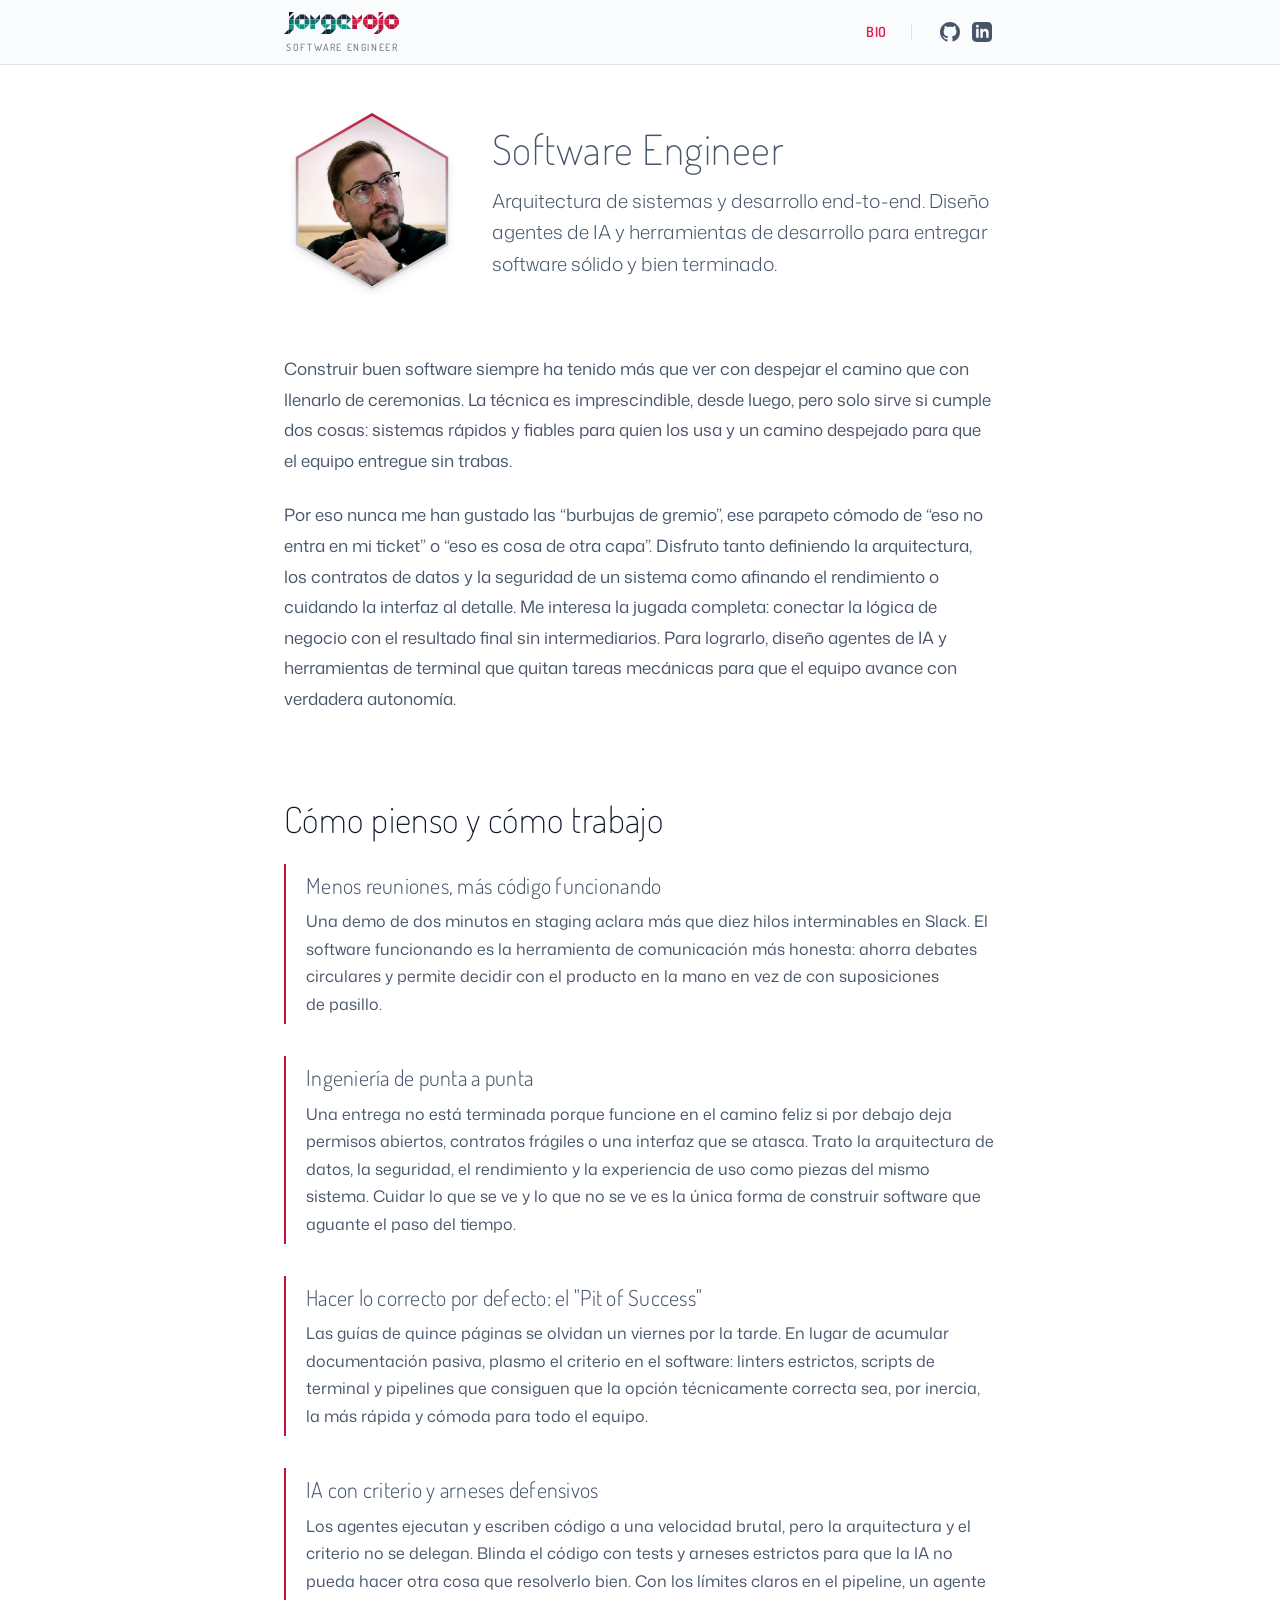
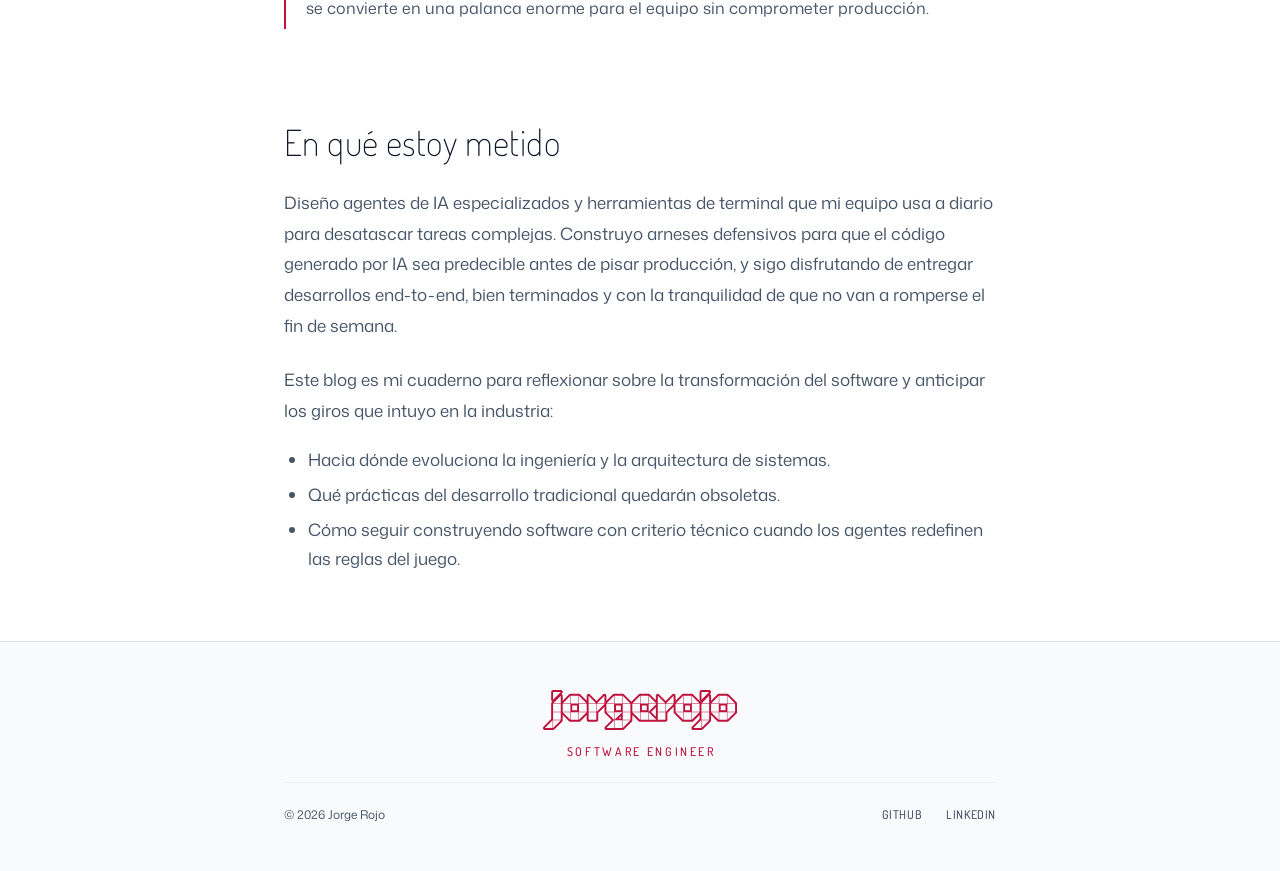
==== commit a4a25b6f: "deploy: automated build from commit 59befa1 [skip ci]" ====
--- a/sobre-mi/index.html
+++ b/sobre-mi/index.html
@@ -1,7 +1,7 @@
-<!DOCTYPE html><html lang="es" class="scroll-smooth"> <head><meta charset="utf-8"><meta name="viewport" content="width=device-width, initial-scale=1"><meta name="color-scheme" content="light dark"><link rel="icon" type="image/svg+xml" href="/favicon.svg"><link rel="shortcut icon" href="/favicon.ico"><link rel="canonical" href="https://www.jorgerojo.com/sobre-mi/"><meta name="generator" content="Astro v7.3.5"><!-- Preload Critical Fonts (Eliminate FOUT & Typography Popping) --><link rel="preload" href="/fonts/dosis-latin-wght-normal.woff2" as="font" type="font/woff2" crossorigin><link rel="preload" href="/fonts/mona-sans-latin-wght-normal.woff2" as="font" type="font/woff2" crossorigin><title>Bio | Jorge Rojo</title><meta name="description" content="Product Engineer. Quién soy, cómo pienso y por qué disfruto construyendo software bien terminado, rápido y sin rodeos."><meta name="author" content="Jorge Rojo"><meta name="robots" content="index, follow, max-image-preview:large, max-snippet:-1, max-video-preview:-1"><!-- OpenGraph --><meta property="og:site_name" content="Jorge Rojo"><meta property="og:locale" content="es_ES"><meta property="og:title" content="Bio | Jorge Rojo"><meta property="og:description" content="Product Engineer. Quién soy, cómo pienso y por qué disfruto construyendo software bien terminado, rápido y sin rodeos."><meta property="og:url" content="https://www.jorgerojo.com/sobre-mi/"><meta property="og:type" content="website"><meta property="og:image" content="https://www.jorgerojo.com/logo-jorge-rojo.svg"><!-- Twitter Card --><meta name="twitter:card" content="summary"><meta name="twitter:title" content="Bio | Jorge Rojo"><meta name="twitter:description" content="Product Engineer. Quién soy, cómo pienso y por qué disfruto construyendo software bien terminado, rápido y sin rodeos."><meta name="twitter:image" content="https://www.jorgerojo.com/logo-jorge-rojo.svg"><!-- AI / LLM Contextual Discovery --><link rel="alternate" type="text/plain" href="/llms.txt" title="LLMs.txt"><link rel="alternate" type="text/plain" href="/llms-full.txt" title="LLMs-full.txt"><!-- Schema.org JSON-LD (Graph) --><script type="application/ld+json">{"@context":"https://schema.org","@graph":[{"@type":"Person","@id":"https://www.jorgerojo.com/#jorge-rojo","name":"Jorge Rojo","jobTitle":"Product Engineer","url":"https://www.jorgerojo.com","image":"https://www.jorgerojo.com/images/jorge-rojo.webp","sameAs":["https://www.linkedin.com/in/jorge-rojo/","https://github.com/JorgeRojo"],"knowsAbout":["Frontend Architecture","UI Engineering","Design Systems","Web Performance","TypeScript","Astro","AI Agents"]},{"@type":"WebSite","@id":"https://www.jorgerojo.com/#website","url":"https://www.jorgerojo.com","name":"Jorge Rojo | Product Engineer & Arquitectura Frontend","description":"Reflexiones sobre la industria del software y las realidades que asoman con el cambio de paradigma tecnológico.","inLanguage":"es","publisher":{"@id":"https://www.jorgerojo.com/#jorge-rojo"}},{"@type":"BreadcrumbList","@id":"https://www.jorgerojo.com/sobre-mi/#breadcrumb","itemListElement":[{"@type":"ListItem","position":1,"name":"Inicio","item":"https://www.jorgerojo.com"},{"@type":"ListItem","position":2,"name":"Bio","item":"https://www.jorgerojo.com/sobre-mi/"}]}]}</script><style>.hexagon-frame[data-astro-cid-43ievri4]{clip-path:polygon(50% 0%,93.3% 25%,93.3% 75%,50% 100%,6.7% 75%,6.7% 25%)}.profile-slogan[data-astro-cid-43ievri4]{-webkit-hyphens:none;hyphens:none;text-wrap:pretty}
-</style><link rel="stylesheet" href="/_astro/BaseLayout.AazjI-D1.css"><script type="module" src="/_astro/page.CMFgH77u.js"></script></head> <body class="bg-canvas-base text-snow min-h-screen flex flex-col selection:bg-action-berry selection:text-white antialiased overflow-x-clip"> <!-- Enlace de salto accesible (WCAG 2.4.1 Bypass Blocks) --><a href="#main-content" class="sr-only focus:not-sr-only focus:fixed focus:top-4 focus:left-4 focus:z-[100] focus:px-4 focus:py-2 focus:bg-action-berry focus:text-white focus:font-semibold focus:shadow-lg focus:outline-none focus:ring-2 focus:ring-snow font-heading tracking-wider">
+<!DOCTYPE html><html lang="es" class="scroll-smooth"> <head><meta charset="utf-8"><meta name="viewport" content="width=device-width, initial-scale=1"><meta name="color-scheme" content="light dark"><link rel="icon" type="image/svg+xml" href="/favicon.svg"><link rel="shortcut icon" href="/favicon.ico"><link rel="canonical" href="https://www.jorgerojo.com/sobre-mi/"><meta name="generator" content="Astro v7.3.5"><!-- Preload Critical Fonts (Eliminate FOUT & Typography Popping) --><link rel="preload" href="/fonts/dosis-latin-wght-normal.woff2" as="font" type="font/woff2" crossorigin><link rel="preload" href="/fonts/mona-sans-latin-wght-normal.woff2" as="font" type="font/woff2" crossorigin><title>Bio | Jorge Rojo</title><meta name="description" content="Software Engineer. Quién soy, cómo pienso y por qué disfruto construyendo software bien terminado, rápido y sin rodeos."><meta name="author" content="Jorge Rojo"><meta name="robots" content="index, follow, max-image-preview:large, max-snippet:-1, max-video-preview:-1"><!-- OpenGraph --><meta property="og:site_name" content="Jorge Rojo"><meta property="og:locale" content="es_ES"><meta property="og:title" content="Bio | Jorge Rojo"><meta property="og:description" content="Software Engineer. Quién soy, cómo pienso y por qué disfruto construyendo software bien terminado, rápido y sin rodeos."><meta property="og:url" content="https://www.jorgerojo.com/sobre-mi/"><meta property="og:type" content="website"><meta property="og:image" content="https://www.jorgerojo.com/logo-jorge-rojo.svg"><!-- Twitter Card --><meta name="twitter:card" content="summary"><meta name="twitter:title" content="Bio | Jorge Rojo"><meta name="twitter:description" content="Software Engineer. Quién soy, cómo pienso y por qué disfruto construyendo software bien terminado, rápido y sin rodeos."><meta name="twitter:image" content="https://www.jorgerojo.com/logo-jorge-rojo.svg"><!-- AI / LLM Contextual Discovery --><link rel="alternate" type="text/plain" href="/llms.txt" title="LLMs.txt"><!-- Schema.org JSON-LD (Graph) --><script type="application/ld+json">{"@context":"https://schema.org","@graph":[{"@type":"Person","@id":"https://www.jorgerojo.com/#jorge-rojo","name":"Jorge Rojo","jobTitle":"Software Engineer","url":"https://www.jorgerojo.com","image":"https://www.jorgerojo.com/images/jorge-rojo.webp","sameAs":["https://www.linkedin.com/in/jorge-rojo/","https://github.com/JorgeRojo"],"knowsAbout":["Software Engineering","Software Architecture","AI Agents","Application Security","Web Performance","TypeScript","Full-Stack Development"]},{"@type":"WebSite","@id":"https://www.jorgerojo.com/#website","url":"https://www.jorgerojo.com","name":"Jorge Rojo | Software Engineer","description":"Reflexiones sobre la industria del software y las realidades que asoman con el cambio de paradigma tecnológico.","inLanguage":"es","publisher":{"@id":"https://www.jorgerojo.com/#jorge-rojo"}},{"@type":"BreadcrumbList","@id":"https://www.jorgerojo.com/sobre-mi/#breadcrumb","itemListElement":[{"@type":"ListItem","position":1,"name":"Inicio","item":"https://www.jorgerojo.com"},{"@type":"ListItem","position":2,"name":"Bio","item":"https://www.jorgerojo.com/sobre-mi/"}]}]}</script><style>.hexagon-frame[data-astro-cid-43ievri4]{clip-path:polygon(50% 0%,93.3% 25%,93.3% 75%,50% 100%,6.7% 75%,6.7% 25%)}.profile-slogan[data-astro-cid-43ievri4]{-webkit-hyphens:none;hyphens:none;text-wrap:pretty}
+</style><link rel="stylesheet" href="/_astro/BaseLayout.C5kGf8DI.css"><script type="module" src="/_astro/page.CMFgH77u.js"></script></head> <body class="bg-canvas-base text-snow min-h-screen flex flex-col selection:bg-action-berry selection:text-white antialiased overflow-x-clip"> <!-- Enlace de salto accesible (WCAG 2.4.1 Bypass Blocks) --><a href="#main-content" class="sr-only focus:not-sr-only focus:fixed focus:top-4 focus:left-4 focus:z-[100] focus:px-4 focus:py-2 focus:bg-action-berry focus:text-white focus:font-semibold focus:shadow-lg focus:outline-none focus:ring-2 focus:ring-snow font-heading tracking-wider">
 Saltar al contenido principal
-</a> <header id="site-header" class="site-header w-full border-b border-border-subtle bg-canvas-deep/80 backdrop-blur-md sticky top-0 z-50" data-astro-cid-nen7h5rs> <div class="site-header-inner max-w-[760px] mx-auto px-4 sm:px-6 relative h-16" data-astro-cid-nen7h5rs> <!-- Brand / Variant 05 SVG Logo (Único acceso a Inicio) --><a href="/" class="site-header-brand flex flex-col justify-center items-center hover:opacity-90 py-1" aria-label="Jorge Rojo - Inicio" title="Ir a la portada de Jorge Rojo | Product Engineer &amp; Arquitectura Frontend" data-astro-cid-nen7h5rs> <img src="/logo-jorge-rojo.svg" alt="Jorge Rojo" width="115" height="22" class="site-header-logo w-[104.5px] h-5 sm:w-[115px] sm:h-[22px] block" data-astro-cid-nen7h5rs> <span class="site-header-role text-[9.5px] sm:text-[10px] font-heading font-medium tracking-[0.22em] uppercase text-snow-muted/75 mt-1.5 sm:mt-2 leading-none text-center block whitespace-nowrap" data-astro-cid-nen7h5rs> Product Engineer </span> </a> <!-- Navigation (About + Social Icons) --> <nav class="site-header-nav flex items-center gap-5 text-sm font-semibold font-heading tracking-wider" aria-label="Navegación principal" data-astro-cid-nen7h5rs> <a href="/sobre-mi" class="transition-colors text-bright-rose font-semibold" aria-current="page" aria-label="Bio: perfil profesional y principios de ingeniería" title="Perfil profesional, criterio técnico y principios de ingeniería" data-astro-cid-nen7h5rs>
+</a> <header id="site-header" class="site-header w-full border-b border-border-subtle bg-canvas-deep/80 backdrop-blur-md sticky top-0 z-50" data-astro-cid-nen7h5rs> <div class="site-header-inner max-w-[760px] mx-auto px-4 sm:px-6 relative h-16" data-astro-cid-nen7h5rs> <!-- Brand / Variant 05 SVG Logo (Único acceso a Inicio) --><a href="/" class="site-header-brand flex flex-col justify-center items-center hover:opacity-90 py-1" aria-label="Jorge Rojo - Inicio" title="Ir a la portada de Jorge Rojo | Software Engineer" data-astro-cid-nen7h5rs> <img src="/logo-jorge-rojo.svg" alt="Jorge Rojo" width="115" height="22" class="site-header-logo w-[104.5px] h-5 sm:w-[115px] sm:h-[22px] block" data-astro-cid-nen7h5rs> <span class="site-header-role text-[9.5px] sm:text-[10px] font-heading font-medium tracking-[0.16em] uppercase text-snow-muted/75 mt-1.5 sm:mt-2 leading-none text-center block whitespace-nowrap" data-astro-cid-nen7h5rs> Software Engineer </span> </a> <!-- Navigation (About + Social Icons) --> <nav class="site-header-nav flex items-center gap-5 text-sm font-semibold font-heading tracking-wider" aria-label="Navegación principal" data-astro-cid-nen7h5rs> <a href="/sobre-mi" class="transition-colors text-bright-rose font-semibold" aria-current="page" aria-label="Bio: perfil profesional y principios de ingeniería" title="Perfil profesional, criterio técnico y principios de ingeniería" data-astro-cid-nen7h5rs>
 BIO
 </a> <div class="h-4 w-px bg-border-subtle mx-1" aria-hidden="true" role="separator" data-astro-cid-nen7h5rs></div> <nav class="flex items-center gap-1 " aria-label="Perfiles sociales en cabecera"> <a href="https://github.com/JorgeRojo" target="_blank" rel="noopener noreferrer" aria-label="Perfil de GitHub de Jorge Rojo (abre en nueva pestaña)" title="Perfil de GitHub de Jorge Rojo (se abre en nueva pestaña)" class="text-snow-muted hover:text-bright-rose transition-colors p-1"> <svg aria-hidden="true" focusable="false" width="20" height="20" class="w-5 h-5 fill-current" viewBox="0 0 24 24"> <path d="M12 0C5.37 0 0 5.37 0 12c0 5.31 3.435 9.795 8.205 11.385.6.105.825-.255.825-.57 0-.285-.015-1.23-.015-2.235-3.015.555-3.795-.735-4.035-1.41-.135-.345-.72-1.41-1.23-1.695-.42-.225-1.02-.78-.015-.795.945-.015 1.62.87 1.845 1.23 1.08 1.815 2.805 1.305 3.495.99.105-.78.42-1.305.765-1.605-2.67-.3-5.46-1.335-5.46-5.925 0-1.305.465-2.385 1.23-3.225-.12-.3-.54-1.53.12-3.18 0 0 1.005-.315 3.3 1.23.96-.27 1.98-.405 3-.405s2.04.135 3 .405c2.295-1.56 3.3-1.23 3.3-1.23.66 1.65.24 2.88.12 3.18.765.84 1.23 1.905 1.23 3.225 0 4.605-2.805 5.625-5.475 5.925.435.375.81 1.095.81 2.22 0 1.605-.015 2.895-.015 3.3 0 .315.225.69.825.57A12.02 12.02 0 0024 12c0-6.63-5.37-12-12-12z"></path> </svg> </a><a href="https://www.linkedin.com/in/jorge-rojo/" target="_blank" rel="noopener noreferrer" aria-label="Perfil de LinkedIn de Jorge Rojo (abre en nueva pestaña)" title="Perfil de LinkedIn de Jorge Rojo (se abre en nueva pestaña)" class="text-snow-muted hover:text-bright-rose transition-colors p-1"> <svg aria-hidden="true" focusable="false" width="20" height="20" class="w-5 h-5 fill-current" viewBox="0 0 24 24"> <path d="M19 0h-14c-2.761 0-5 2.239-5 5v14c0 2.761 2.239 5 5 5h14c2.762 0 5-2.239 5-5v-14c0-2.761-2.238-5-5-5zm-11 19h-3v-11h3v11zm-1.5-12.268c-.966 0-1.75-.79-1.75-1.764s.784-1.764 1.75-1.764 1.75.79 1.75 1.764-.783 1.764-1.75 1.764zm13.5 12.268h-3v-5.604c0-3.368-4-3.113-4 0v5.604h-3v-11h3v1.765c1.396-2.586 7-2.777 7 2.476v6.759z"></path> </svg> </a> </nav> </nav> </div> </header>  <script>
   (() => {
@@ -25,19 +25,19 @@
     window.addEventListener('scroll', onScroll, { passive: true });
     onScroll();
   })();
-</script> <main id="main-content" class="w-full max-w-[760px] mx-auto px-4 sm:px-6 py-8 sm:py-12 flex-grow"> <div class="prose-editorial"> <header class="mb-12 sm:mb-16 flex flex-col sm:flex-row sm:items-center gap-6 sm:gap-8 not-prose" data-astro-cid-43ievri4> <div class="relative shrink-0 w-32 h-32 sm:w-44 sm:h-44 drop-shadow-lg" data-astro-cid-43ievri4> <div class="hexagon-frame w-full h-full p-[2.5px] sm:p-[3px] bg-gradient-to-b from-action-berry via-border-strong to-border-subtle" data-astro-cid-43ievri4> <img src="/images/jorge-rojo.webp" alt="Fotografía de Jorge Rojo" width="176" height="176" class="hexagon-frame w-full h-full object-cover" loading="eager" data-astro-cid-43ievri4> </div> </div> <div class="space-y-2.5" data-astro-cid-43ievri4> <h1 class="text-3xl sm:text-4xl lg:text-[2.6rem] font-extralight tracking-[0.012em] text-snow leading-tight normal-case font-heading text-balance" data-astro-cid-43ievri4> Product Engineer </h1> <p class="profile-slogan text-base sm:text-lg lg:text-[1.2rem] text-snow/90 font-light leading-relaxed text-pretty" data-astro-cid-43ievri4> Especialista en frontend y arquitectura de interfaz. Diseño agentes y herramientas de desarrollo para entregar producto end-to-end bien terminado. </p> </div> </header>
-<p>Construir buen software siempre ha tenido más que ver con despejar el camino que con llenarlo de ceremonias. La técnica es imprescindible, desde luego, pero solo sirve si cumple dos cosas: interfaces rápidas para quien usa el producto y un camino despejado para que el equipo entregue sin trabas.</p>
-<p>Por eso nunca me han gustado las “burbujas de gremio”, ese parapeto cómodo de “eso no entra en mi ticket” o “a mí que me entreguen el endpoint listo”. Mi terreno natural es la arquitectura de interfaz y el frontend, donde más disfruto afinando el rendimiento y cuidando cada detalle visual, pero me muevo con la misma tranquilidad en cualquier capa del stack si hace falta para sacar adelante una entrega. Me interesa la jugada completa: conectar la experiencia de usuario con la lógica de negocio sin intermediarios. Por eso diseño agentes de IA y herramientas de terminal que quitan tareas mecánicas para que el equipo avance con verdadera autonomía.</p>
+</script> <main id="main-content" class="w-full max-w-[760px] mx-auto px-4 sm:px-6 py-8 sm:py-12 flex-grow"> <div class="prose-editorial"> <header class="mb-12 sm:mb-16 flex flex-col sm:flex-row sm:items-center gap-6 sm:gap-8 not-prose" data-astro-cid-43ievri4> <div class="relative shrink-0 w-32 h-32 sm:w-44 sm:h-44 drop-shadow-lg" data-astro-cid-43ievri4> <div class="hexagon-frame w-full h-full p-[2.5px] sm:p-[3px] bg-gradient-to-b from-action-berry via-border-strong to-border-subtle" data-astro-cid-43ievri4> <img src="/images/jorge-rojo.webp" alt="Fotografía de Jorge Rojo" width="176" height="176" class="hexagon-frame w-full h-full object-cover" loading="eager" data-astro-cid-43ievri4> </div> </div> <div class="space-y-2.5" data-astro-cid-43ievri4> <h1 class="text-3xl sm:text-4xl lg:text-[2.6rem] font-extralight tracking-[0.012em] text-snow leading-tight normal-case font-heading text-balance" data-astro-cid-43ievri4> Software Engineer </h1> <p class="profile-slogan text-base sm:text-lg lg:text-[1.2rem] text-snow/90 font-light leading-relaxed text-pretty" data-astro-cid-43ievri4> Arquitectura de sistemas y desarrollo end-to-end. Diseño agentes de IA y herramientas de desarrollo para entregar software sólido y bien terminado. </p> </div> </header>
+<p>Construir buen software siempre ha tenido más que ver con despejar el camino que con llenarlo de ceremonias. La técnica es imprescindible, desde luego, pero solo sirve si cumple dos cosas: sistemas rápidos y fiables para quien los usa y un camino despejado para que el equipo entregue sin trabas.</p>
+<p>Por eso nunca me han gustado las “burbujas de gremio”, ese parapeto cómodo de “eso no entra en mi ticket” o “eso es cosa de otra capa”. Disfruto tanto definiendo la arquitectura, los contratos de datos y la seguridad de un sistema como afinando el rendimiento o cuidando la interfaz al detalle. Me interesa la jugada completa: conectar la lógica de negocio con el resultado final sin intermediarios. Para lograrlo, diseño agentes de IA y herramientas de terminal que quitan tareas mecánicas para que el equipo avance con verdadera autonomía.</p>
 <h2 id="cómo-pienso-y-cómo-trabajo">Cómo pienso y cómo trabajo</h2>
 <aside class="border-l-2 border-action-berry pl-4 sm:pl-5 py-1.5 my-8 not-prose" aria-label="Menos reuniones, más código funcionando"> <h3 class="text-snow font-light text-xl sm:text-[1.375rem] mb-2 tracking-[0.012em] text-balance normal-case font-heading leading-snug"> Menos reuniones, más código funcionando </h3> <div class="text-snow-muted text-[15px] sm:text-base leading-[1.72] text-pretty"> <p>Una demo de dos minutos en staging aclara más que diez hilos interminables en Slack. El software funcionando es la herramienta de comunicación más honesta: ahorra debates circulares y permite decidir con el producto en la mano en vez de con suposiciones de pasillo.</p> </div> </aside>
-<aside class="border-l-2 border-action-berry pl-4 sm:pl-5 py-1.5 my-8 not-prose" aria-label="El diseño también es ingeniería"> <h3 class="text-snow font-light text-xl sm:text-[1.375rem] mb-2 tracking-[0.012em] text-balance normal-case font-heading leading-snug"> El diseño también es ingeniería </h3> <div class="text-snow-muted text-[15px] sm:text-base leading-[1.72] text-pretty"> <p>Una funcionalidad no está terminada solo porque la API responda en cinco milisegundos si luego la interfaz se siente tosca, confusa o se atasca al renderizar. Trato la tipografía, los espacios en blanco, la fluidez y los estados de carga con el mismo rigor técnico que una llamada de red. Cuidar la interacción es la forma más directa de respetar el tiempo de quien usa lo que programas.</p> </div> </aside>
+<aside class="border-l-2 border-action-berry pl-4 sm:pl-5 py-1.5 my-8 not-prose" aria-label="Ingeniería de punta a punta"> <h3 class="text-snow font-light text-xl sm:text-[1.375rem] mb-2 tracking-[0.012em] text-balance normal-case font-heading leading-snug"> Ingeniería de punta a punta </h3> <div class="text-snow-muted text-[15px] sm:text-base leading-[1.72] text-pretty"> <p>Una entrega no está terminada porque funcione en el camino feliz si por debajo deja permisos abiertos, contratos frágiles o una interfaz que se atasca. Trato la arquitectura de datos, la seguridad, el rendimiento y la experiencia de uso como piezas del mismo sistema. Cuidar lo que se ve y lo que no se ve es la única forma de construir software que aguante el paso del tiempo.</p> </div> </aside>
 <aside class="border-l-2 border-action-berry pl-4 sm:pl-5 py-1.5 my-8 not-prose" aria-label="Hacer lo correcto por defecto: el &quot;Pit of Success&quot;"> <h3 class="text-snow font-light text-xl sm:text-[1.375rem] mb-2 tracking-[0.012em] text-balance normal-case font-heading leading-snug"> Hacer lo correcto por defecto: el &quot;Pit of Success&quot; </h3> <div class="text-snow-muted text-[15px] sm:text-base leading-[1.72] text-pretty"> <p>Las guías de quince páginas se olvidan un viernes por la tarde. En lugar de acumular documentación pasiva, plasmo el criterio en el software: linters estrictos, scripts de terminal y pipelines que consiguen que la opción técnicamente correcta sea, por inercia, la más rápida y cómoda para todo el equipo.</p> </div> </aside>
 <aside class="border-l-2 border-action-berry pl-4 sm:pl-5 py-1.5 my-8 not-prose" aria-label="IA con criterio y arneses defensivos"> <h3 class="text-snow font-light text-xl sm:text-[1.375rem] mb-2 tracking-[0.012em] text-balance normal-case font-heading leading-snug"> IA con criterio y arneses defensivos </h3> <div class="text-snow-muted text-[15px] sm:text-base leading-[1.72] text-pretty"> <p>Los agentes ejecutan y escriben código a una velocidad brutal, pero la arquitectura y el criterio no se delegan. Blinda el código con tests y arneses estrictos para que la IA no pueda hacer otra cosa que resolverlo bien. Con los límites claros en el pipeline, un agente se convierte en una palanca enorme para el equipo sin comprometer producción.</p> </div> </aside>
 <h2 id="en-qué-estoy-metido">En qué estoy metido</h2>
-<p>Diseño agentes de IA especializados y herramientas de terminal que mi equipo usa a diario para desatascar tareas complejas. Construyo arneses defensivos para que el código generado por IA sea predecible antes de pisar producción, y sigo disfrutando de entregar producto end-to-end, bien terminado y con la tranquilidad de que no va a romperse el fin de semana.</p>
+<p>Diseño agentes de IA especializados y herramientas de terminal que mi equipo usa a diario para desatascar tareas complejas. Construyo arneses defensivos para que el código generado por IA sea predecible antes de pisar producción, y sigo disfrutando de entregar desarrollos end-to-end, bien terminados y con la tranquilidad de que no van a romperse el fin de semana.</p>
 <p>Este blog es mi cuaderno para reflexionar sobre la transformación del software y anticipar los giros que intuyo en la industria:</p>
 <ul>
-<li>Hacia dónde evoluciona el desarrollo y la arquitectura de producto.</li>
+<li>Hacia dónde evoluciona la ingeniería y la arquitectura de sistemas.</li>
 <li>Qué prácticas del desarrollo tradicional quedarán obsoletas.</li>
 <li>Cómo seguir construyendo software con criterio técnico cuando los agentes redefinen las reglas del juego.</li>
-</ul> </div> </main> <footer class="mt-auto border-t border-border-subtle bg-canvas-deep py-10 sm:py-12 text-xs text-snow-muted" data-astro-cid-jo6i4kqk> <div class="max-w-[760px] mx-auto px-4 sm:px-6 flex flex-col items-center justify-center gap-6" data-astro-cid-jo6i4kqk> <!-- Centered Brand: Logo 2 (+65% vs header, +10% escala) + Product Engineer en color del logo y espaciado --><a href="/" class="flex flex-col items-center justify-center hover:opacity-90 transition-opacity" aria-label="Jorge Rojo - Inicio" title="Volver a la portada de Jorge Rojo | Product Engineer &amp; Arquitectura Frontend" data-astro-cid-jo6i4kqk> <img src="/logo-jorge-rojo-2.svg" alt="Jorge Rojo" width="195" height="40" class="h-[33px] w-[160.5px] sm:h-[40px] sm:w-[194.5px] block footer-brand-logo" data-astro-cid-jo6i4kqk> <span class="text-[11px] sm:text-xs font-heading font-medium tracking-[0.22em] mr-[-0.22em] uppercase text-brand-logo mt-3.5 sm:mt-4 leading-none text-center whitespace-nowrap" data-astro-cid-jo6i4kqk> Product Engineer </span> </a> <!-- Footer Meta: Copyright & Redes sociales --> <div class="w-full flex flex-col sm:flex-row items-center justify-between gap-4 pt-6 border-t border-border-subtle/40 text-[11px] sm:text-xs" data-astro-cid-jo6i4kqk> <span data-astro-cid-jo6i4kqk>© 2026 Jorge Rojo</span> <nav class="flex items-center gap-6 font-heading font-medium tracking-wider" aria-label="Perfiles sociales en pie de página"> <a href="https://github.com/JorgeRojo" target="_blank" rel="noopener noreferrer" aria-label="Perfil de GitHub de Jorge Rojo (abre en nueva pestaña)" title="Perfil de GitHub de Jorge Rojo (se abre en nueva pestaña)" class="hover:text-bright-rose transition-colors"> <span class="whitespace-nowrap">GitHub</span> </a><a href="https://www.linkedin.com/in/jorge-rojo/" target="_blank" rel="noopener noreferrer" aria-label="Perfil de LinkedIn de Jorge Rojo (abre en nueva pestaña)" title="Perfil de LinkedIn de Jorge Rojo (se abre en nueva pestaña)" class="hover:text-bright-rose transition-colors"> <span class="whitespace-nowrap">LinkedIn</span> </a> </nav> </div> </div> </footer> <!-- Cloudflare Web Analytics --> <script type="module" src="https://static.cloudflareinsights.com/beacon.min.js" data-cf-beacon="{&quot;token&quot;: &quot;a482876f82164b0392340a3fcb94eeef&quot;}"></script><!-- End Cloudflare Web Analytics --> </body> </html>+</ul> </div> </main> <footer class="mt-auto border-t border-border-subtle bg-canvas-deep py-10 sm:py-12 text-xs text-snow-muted" data-astro-cid-jo6i4kqk> <div class="max-w-[760px] mx-auto px-4 sm:px-6 flex flex-col items-center justify-center gap-6" data-astro-cid-jo6i4kqk> <!-- Centered Brand: Logo 2 (+65% vs header, +10% escala) + Software Engineer en color del logo y espaciado --><a href="/" class="flex flex-col items-center justify-center hover:opacity-90 transition-opacity" aria-label="Jorge Rojo - Inicio" title="Volver a la portada de Jorge Rojo | Software Engineer" data-astro-cid-jo6i4kqk> <img src="/logo-jorge-rojo-2.svg" alt="Jorge Rojo" width="195" height="40" class="h-[33px] w-[160.5px] sm:h-[40px] sm:w-[194.5px] block footer-brand-logo" data-astro-cid-jo6i4kqk> <span class="text-[11px] sm:text-xs font-heading font-medium tracking-[0.22em] mr-[-0.22em] uppercase text-brand-logo mt-3.5 sm:mt-4 leading-none text-center whitespace-nowrap" data-astro-cid-jo6i4kqk> Software Engineer </span> </a> <!-- Footer Meta: Copyright & Redes sociales --> <div class="w-full flex flex-col sm:flex-row items-center justify-between gap-4 pt-6 border-t border-border-subtle/40 text-[11px] sm:text-xs" data-astro-cid-jo6i4kqk> <span data-astro-cid-jo6i4kqk>© 2026 Jorge Rojo</span> <nav class="flex items-center gap-6 font-heading font-medium tracking-wider" aria-label="Perfiles sociales en pie de página"> <a href="https://github.com/JorgeRojo" target="_blank" rel="noopener noreferrer" aria-label="Perfil de GitHub de Jorge Rojo (abre en nueva pestaña)" title="Perfil de GitHub de Jorge Rojo (se abre en nueva pestaña)" class="hover:text-bright-rose transition-colors"> <span class="whitespace-nowrap">GitHub</span> </a><a href="https://www.linkedin.com/in/jorge-rojo/" target="_blank" rel="noopener noreferrer" aria-label="Perfil de LinkedIn de Jorge Rojo (abre en nueva pestaña)" title="Perfil de LinkedIn de Jorge Rojo (se abre en nueva pestaña)" class="hover:text-bright-rose transition-colors"> <span class="whitespace-nowrap">LinkedIn</span> </a> </nav> </div> </div> </footer> <!-- Cloudflare Web Analytics --> <script type="module" src="https://static.cloudflareinsights.com/beacon.min.js" data-cf-beacon="{&quot;token&quot;: &quot;a482876f82164b0392340a3fcb94eeef&quot;}"></script><!-- End Cloudflare Web Analytics --> </body> </html>
--- a/_astro/BaseLayout.C5kGf8DI.css
+++ b/_astro/BaseLayout.C5kGf8DI.css
@@ -0,0 +1,2 @@
+/*! tailwindcss v4.3.3 | MIT License | https://tailwindcss.com */
+@layer properties{@supports (((-webkit-hyphens:none)) and (not (margin-trim:inline))) or ((-moz-orient:inline) and (not (color:rgb(from red r g b)))){*,:before,:after,::backdrop{--tw-rotate-x:initial;--tw-rotate-y:initial;--tw-rotate-z:initial;--tw-skew-x:initial;--tw-skew-y:initial;--tw-space-y-reverse:0;--tw-border-style:solid;--tw-gradient-position:initial;--tw-gradient-from:#0000;--tw-gradient-via:#0000;--tw-gradient-to:#0000;--tw-gradient-stops:initial;--tw-gradient-via-stops:initial;--tw-gradient-from-position:0%;--tw-gradient-via-position:50%;--tw-gradient-to-position:100%;--tw-leading:initial;--tw-font-weight:initial;--tw-tracking:initial;--tw-shadow:0 0 #0000;--tw-shadow-color:initial;--tw-shadow-alpha:100%;--tw-inset-shadow:0 0 #0000;--tw-inset-shadow-color:initial;--tw-inset-shadow-alpha:100%;--tw-ring-color:initial;--tw-ring-shadow:0 0 #0000;--tw-inset-ring-color:initial;--tw-inset-ring-shadow:0 0 #0000;--tw-ring-inset:initial;--tw-ring-offset-width:0px;--tw-ring-offset-color:#fff;--tw-ring-offset-shadow:0 0 #0000;--tw-blur:initial;--tw-brightness:initial;--tw-contrast:initial;--tw-grayscale:initial;--tw-hue-rotate:initial;--tw-invert:initial;--tw-opacity:initial;--tw-saturate:initial;--tw-sepia:initial;--tw-drop-shadow:initial;--tw-drop-shadow-color:initial;--tw-drop-shadow-alpha:100%;--tw-drop-shadow-size:initial;--tw-backdrop-blur:initial;--tw-backdrop-brightness:initial;--tw-backdrop-contrast:initial;--tw-backdrop-grayscale:initial;--tw-backdrop-hue-rotate:initial;--tw-backdrop-invert:initial;--tw-backdrop-opacity:initial;--tw-backdrop-saturate:initial;--tw-backdrop-sepia:initial;--tw-duration:initial;--tw-translate-x:0;--tw-translate-y:0;--tw-translate-z:0}}}@font-face{font-family:Dosis Variable;font-style:normal;font-display:swap;font-weight:200 800;src:url(/fonts/dosis-latin-ext-wght-normal.woff2)format("woff2");unicode-range:U+100-2BA,U+2BD-2C5,U+2C7-2CC,U+2CE-2D7,U+2DD-2FF,U+304,U+308,U+329,U+1D00-1DBF,U+1E00-1E9F,U+1EF2-1EFF,U+2020,U+20A0-20AB,U+20AD-20C0,U+2113,U+2C60-2C7F,U+A720-A7FF}@font-face{font-family:Dosis Variable;font-style:normal;font-display:swap;font-weight:200 800;src:url(/fonts/dosis-latin-wght-normal.woff2)format("woff2");unicode-range:U+??,U+131,U+152-153,U+2BB-2BC,U+2C6,U+2DA,U+2DC,U+304,U+308,U+329,U+2000-206F,U+20AC,U+2122,U+2191,U+2193,U+2212,U+2215,U+FEFF,U+FFFD}@font-face{font-family:Dosis;font-style:normal;font-display:swap;font-weight:200 800;src:url(/fonts/dosis-latin-wght-normal.woff2)format("woff2");unicode-range:U+??,U+131,U+152-153,U+2BB-2BC,U+2C6,U+2DA,U+2DC,U+304,U+308,U+329,U+2000-206F,U+20AC,U+2122,U+2191,U+2193,U+2212,U+2215,U+FEFF,U+FFFD}@font-face{font-family:Mona Sans Variable;font-style:normal;font-display:swap;font-weight:200 900;src:url(/fonts/mona-sans-latin-ext-wght-normal.woff2)format("woff2");unicode-range:U+100-2BA,U+2BD-2C5,U+2C7-2CC,U+2CE-2D7,U+2DD-2FF,U+304,U+308,U+329,U+1D00-1DBF,U+1E00-1E9F,U+1EF2-1EFF,U+2020,U+20A0-20AB,U+20AD-20C0,U+2113,U+2C60-2C7F,U+A720-A7FF}@font-face{font-family:Mona Sans Variable;font-style:normal;font-display:swap;font-weight:200 900;src:url(/fonts/mona-sans-latin-wght-normal.woff2)format("woff2");unicode-range:U+??,U+131,U+152-153,U+2BB-2BC,U+2C6,U+2DA,U+2DC,U+304,U+308,U+329,U+2000-206F,U+20AC,U+2122,U+2191,U+2193,U+2212,U+2215,U+FEFF,U+FFFD}@font-face{font-family:Mona Sans;font-style:normal;font-display:swap;font-weight:200 900;src:url(/fonts/mona-sans-latin-wght-normal.woff2)format("woff2");unicode-range:U+??,U+131,U+152-153,U+2BB-2BC,U+2C6,U+2DA,U+2DC,U+304,U+308,U+329,U+2000-206F,U+20AC,U+2122,U+2191,U+2193,U+2212,U+2215,U+FEFF,U+FFFD}@layer theme{:root,:host{--font-sans:"Mona Sans Variable", "Mona Sans", -apple-system, BlinkMacSystemFont, "Segoe UI", "Noto Sans", Helvetica, Arial, sans-serif, "Apple Color Emoji", "Segoe UI Emoji";--font-mono:ui-monospace, SFMono-Regular, "SF Mono", Menlo, Consolas, "Liberation Mono", monospace;--color-white:#fff;--spacing:.25rem;--text-xs:.75rem;--text-xs--line-height:calc(1 / .75);--text-sm:.875rem;--text-sm--line-height:calc(1.25 / .875);--text-base:1rem;--text-base--line-height:calc(1.5 / 1);--text-lg:1.125rem;--text-lg--line-height:calc(1.75 / 1.125);--text-xl:1.25rem;--text-xl--line-height:calc(1.75 / 1.25);--text-2xl:1.5rem;--text-2xl--line-height:calc(2 / 1.5);--text-3xl:1.875rem;--text-3xl--line-height:calc(2.25 / 1.875);--text-4xl:2.25rem;--text-4xl--line-height:calc(2.5 / 2.25);--font-weight-extralight:200;--font-weight-light:300;--font-weight-normal:400;--font-weight-medium:500;--font-weight-semibold:600;--tracking-tight:-.025em;--tracking-wider:.05em;--leading-tight:1.25;--leading-snug:1.375;--leading-relaxed:1.625;--drop-shadow-lg:0 4px 4px #00000026;--blur-md:12px;--default-transition-duration:.15s;--default-transition-timing-function:cubic-bezier(.4, 0, .2, 1);--default-font-family:var(--font-sans);--default-mono-font-family:var(--font-mono);--font-heading:"Dosis Variable", "Dosis", -apple-system, BlinkMacSystemFont, sans-serif;--color-canvas-base:var(--canvas-base);--color-canvas-deep:var(--canvas-deep);--color-canvas-surface:var(--canvas-surface);--color-snow:var(--snow);--color-snow-muted:var(--snow-muted);--color-border-subtle:var(--border-subtle);--color-border-medium:var(--border-medium);--color-border-strong:var(--border-strong);--color-action-berry:var(--action-berry);--color-action-hover:var(--action-hover);--color-bright-rose:var(--bright-rose);--color-brand-logo:var(--brand-logo)}}@layer base{*,:after,:before,::backdrop{box-sizing:border-box;border:0 solid;margin:0;padding:0}::file-selector-button{box-sizing:border-box;border:0 solid;margin:0;padding:0}html,:host{-webkit-text-size-adjust:100%;tab-size:4;line-height:1.5;font-family:var(--default-font-family,-apple-system, BlinkMacSystemFont, "Segoe UI", Roboto, "Helvetica Neue", "Noto Sans", Arial, sans-serif, "Apple Color Emoji", "Segoe UI Emoji", "Segoe UI Symbol", "Noto Color Emoji");font-feature-settings:var(--default-font-feature-settings,normal);font-variation-settings:var(--default-font-variation-settings,normal);-webkit-tap-highlight-color:transparent}hr{height:0;color:inherit;border-top-width:1px}abbr:where([title]){text-decoration:underline dotted}h1,h2,h3,h4,h5,h6{font-size:inherit;font-weight:inherit}a{color:inherit;-webkit-text-decoration:inherit;-webkit-text-decoration:inherit;-webkit-text-decoration:inherit;text-decoration:inherit}b,strong{font-weight:bolder}code,kbd,samp,pre{font-family:var(--default-mono-font-family,ui-monospace, SFMono-Regular, Menlo, Monaco, Consolas, "Liberation Mono", "Courier New", monospace);font-feature-settings:var(--default-mono-font-feature-settings,normal);font-variation-settings:var(--default-mono-font-variation-settings,normal);font-size:1em}small{font-size:80%}sub,sup{vertical-align:baseline;font-size:75%;line-height:0;position:relative}sub{bottom:-.25em}sup{top:-.5em}table{text-indent:0;border-color:inherit;border-collapse:collapse}:-moz-focusring:where(:not(iframe)){outline:auto}progress{vertical-align:baseline}summary{display:list-item}ol,ul,menu{list-style:none}img,svg,video,canvas,audio,iframe,embed,object{vertical-align:middle;display:block}img,video{max-width:100%;height:auto}button,input,select,optgroup,textarea{font:inherit;font-feature-settings:inherit;font-variation-settings:inherit;letter-spacing:inherit;color:inherit;opacity:1;background-color:#0000;border-radius:0}::file-selector-button{font:inherit;font-feature-settings:inherit;font-variation-settings:inherit;letter-spacing:inherit;color:inherit;opacity:1;background-color:#0000;border-radius:0}:where(select:is([multiple],[size])) optgroup{font-weight:bolder}:where(select:is([multiple],[size])) optgroup option{padding-inline-start:20px}::file-selector-button{margin-inline-end:4px}::placeholder{opacity:1}@supports (not ((-webkit-appearance:-apple-pay-button))) or (contain-intrinsic-size:1px){::placeholder{color:currentColor}@supports (color:color-mix(in lab, red, red)){::placeholder{color:color-mix(in oklab, currentcolor 50%, transparent)}}}textarea{resize:vertical}::-webkit-search-decoration{-webkit-appearance:none}::-webkit-date-and-time-value{min-height:1lh;text-align:inherit}::-webkit-datetime-edit{display:inline-flex}::-webkit-datetime-edit-fields-wrapper{padding:0}::-webkit-datetime-edit{padding-block:0}::-webkit-datetime-edit-year-field{padding-block:0}::-webkit-datetime-edit-month-field{padding-block:0}::-webkit-datetime-edit-day-field{padding-block:0}::-webkit-datetime-edit-hour-field{padding-block:0}::-webkit-datetime-edit-minute-field{padding-block:0}::-webkit-datetime-edit-second-field{padding-block:0}::-webkit-datetime-edit-millisecond-field{padding-block:0}::-webkit-datetime-edit-meridiem-field{padding-block:0}::-webkit-calendar-picker-indicator{line-height:1}:-moz-ui-invalid{box-shadow:none}button,input:where([type=button],[type=reset],[type=submit]){appearance:button}::file-selector-button{appearance:button}::-webkit-inner-spin-button{height:auto}::-webkit-outer-spin-button{height:auto}[hidden]:where(:not([hidden=until-found])){display:none!important}h1,h2,h3,h4,h5,h6{font-family:var(--font-heading);text-wrap:balance;text-transform:none;letter-spacing:.012em;font-weight:200}.text-balance,th,figcaption,[class*=subtitle],[class*=title],.prose-editorial h2,.prose-editorial h3,.prose-editorial h4{text-wrap:balance}p,li,blockquote,dd,.text-pretty,article header p,.prose-editorial p,.prose-editorial li,.prose-editorial blockquote{text-wrap:pretty}time,.text-nowrap,.whitespace-nowrap{text-wrap:nowrap}.prose-editorial{-webkit-hyphens:manual;hyphens:manual}a{text-transform:uppercase}h1 a,h2 a,h3 a,h4 a,h5 a,h6 a{text-transform:none;font-weight:inherit;font-family:inherit}}@layer components;@layer utilities{.sr-only{clip-path:inset(50%);white-space:nowrap;border-width:0;width:1px;height:1px;margin:-1px;padding:0;position:absolute;overflow:hidden}.relative{position:relative}.static{position:static}.sticky{position:sticky}.top-0{top:0}.right-1\/2{right:50%}.left-1\/2{left:50%}.z-50{z-index:50}.m-0{margin:0}.mx-1{margin-inline:var(--spacing)}.mx-auto{margin-inline:auto}.my-4{margin-block:calc(var(--spacing) * 4)}.my-8{margin-block:calc(var(--spacing) * 8)}.my-10{margin-block:calc(var(--spacing) * 10)}.mt-1\.5{margin-top:calc(var(--spacing) * 1.5)}.mt-3\.5{margin-top:calc(var(--spacing) * 3.5)}.mt-4{margin-top:calc(var(--spacing) * 4)}.mt-7{margin-top:calc(var(--spacing) * 7)}.mt-8{margin-top:calc(var(--spacing) * 8)}.mt-auto{margin-top:auto}.-mr-\[50vw\]{margin-right:-50vw}.mr-\[-0\.22em\]{margin-right:-.22em}.mb-0{margin-bottom:0}.mb-1{margin-bottom:var(--spacing)}.mb-2{margin-bottom:calc(var(--spacing) * 2)}.mb-2\.5{margin-bottom:calc(var(--spacing) * 2.5)}.mb-3{margin-bottom:calc(var(--spacing) * 3)}.mb-4{margin-bottom:calc(var(--spacing) * 4)}.mb-6{margin-bottom:calc(var(--spacing) * 6)}.mb-8{margin-bottom:calc(var(--spacing) * 8)}.mb-12{margin-bottom:calc(var(--spacing) * 12)}.-ml-\[50vw\]{margin-left:-50vw}.block{display:block}.flex{display:flex}.inline-flex{display:inline-flex}.aspect-\[16\/9\]{aspect-ratio:16/9}.h-4{height:calc(var(--spacing) * 4)}.h-5{height:calc(var(--spacing) * 5)}.h-8{height:calc(var(--spacing) * 8)}.h-16{height:calc(var(--spacing) * 16)}.h-32{height:calc(var(--spacing) * 32)}.h-\[33px\]{height:33px}.h-full{height:100%}.min-h-screen{min-height:100vh}.w-5{width:calc(var(--spacing) * 5)}.w-8{width:calc(var(--spacing) * 8)}.w-32{width:calc(var(--spacing) * 32)}.w-\[104\.5px\]{width:104.5px}.w-\[160\.5px\]{width:160.5px}.w-full{width:100%}.w-px{width:1px}.w-screen{width:100vw}.max-w-\[760px\]{max-width:760px}.min-w-0{min-width:0}.shrink-0{flex-shrink:0}.flex-grow{flex-grow:1}.transform{transform:var(--tw-rotate-x,) var(--tw-rotate-y,) var(--tw-rotate-z,) var(--tw-skew-x,) var(--tw-skew-y,)}.list-none{list-style-type:none}.flex-col{flex-direction:column}.flex-wrap{flex-wrap:wrap}.items-center{align-items:center}.items-start{align-items:flex-start}.justify-between{justify-content:space-between}.justify-center{justify-content:center}.gap-0{gap:0}.gap-1{gap:var(--spacing)}.gap-1\.5{gap:calc(var(--spacing) * 1.5)}.gap-2{gap:calc(var(--spacing) * 2)}.gap-4{gap:calc(var(--spacing) * 4)}.gap-5{gap:calc(var(--spacing) * 5)}.gap-6{gap:calc(var(--spacing) * 6)}:where(.space-y-2\.5>:not(:last-child)){--tw-space-y-reverse:0;margin-block-start:calc(calc(var(--spacing) * 2.5) * var(--tw-space-y-reverse));margin-block-end:calc(calc(var(--spacing) * 2.5) * calc(1 - var(--tw-space-y-reverse)))}:where(.space-y-3\.5>:not(:last-child)){--tw-space-y-reverse:0;margin-block-start:calc(calc(var(--spacing) * 3.5) * var(--tw-space-y-reverse));margin-block-end:calc(calc(var(--spacing) * 3.5) * calc(1 - var(--tw-space-y-reverse)))}.overflow-hidden{overflow:hidden}.overflow-x-clip{overflow-x:clip}.scroll-smooth{scroll-behavior:smooth}.rounded{border-radius:.25rem}.border{border-style:var(--tw-border-style);border-width:1px}.border-t{border-top-style:var(--tw-border-style);border-top-width:1px}.border-b{border-bottom-style:var(--tw-border-style);border-bottom-width:1px}.border-l-2{border-left-style:var(--tw-border-style);border-left-width:2px}.border-dotted{--tw-border-style:dotted;border-style:dotted}.border-action-berry{border-color:var(--color-action-berry)}.border-border-subtle,.border-border-subtle\/40{border-color:var(--color-border-subtle)}@supports (color:color-mix(in lab, red, red)){.border-border-subtle\/40{border-color:color-mix(in oklab, var(--color-border-subtle) 40%, transparent)}}.border-bright-rose\/50{border-color:var(--color-bright-rose)}@supports (color:color-mix(in lab, red, red)){.border-bright-rose\/50{border-color:color-mix(in oklab, var(--color-bright-rose) 50%, transparent)}}.bg-action-berry\/10{background-color:var(--color-action-berry)}@supports (color:color-mix(in lab, red, red)){.bg-action-berry\/10{background-color:color-mix(in oklab, var(--color-action-berry) 10%, transparent)}}.bg-border-subtle{background-color:var(--color-border-subtle)}.bg-canvas-base{background-color:var(--color-canvas-base)}.bg-canvas-deep,.bg-canvas-deep\/80{background-color:var(--color-canvas-deep)}@supports (color:color-mix(in lab, red, red)){.bg-canvas-deep\/80{background-color:color-mix(in oklab, var(--color-canvas-deep) 80%, transparent)}}.bg-canvas-surface\/50{background-color:var(--color-canvas-surface)}@supports (color:color-mix(in lab, red, red)){.bg-canvas-surface\/50{background-color:color-mix(in oklab, var(--color-canvas-surface) 50%, transparent)}}.bg-gradient-to-b{--tw-gradient-position:to bottom in oklab;background-image:linear-gradient(var(--tw-gradient-stops))}.from-action-berry{--tw-gradient-from:var(--color-action-berry);--tw-gradient-stops:var(--tw-gradient-via-stops,var(--tw-gradient-position), var(--tw-gradient-from) var(--tw-gradient-from-position), var(--tw-gradient-to) var(--tw-gradient-to-position))}.via-border-strong{--tw-gradient-via:var(--color-border-strong);--tw-gradient-via-stops:var(--tw-gradient-position), var(--tw-gradient-from) var(--tw-gradient-from-position), var(--tw-gradient-via) var(--tw-gradient-via-position), var(--tw-gradient-to) var(--tw-gradient-to-position);--tw-gradient-stops:var(--tw-gradient-via-stops)}.to-border-subtle{--tw-gradient-to:var(--color-border-subtle);--tw-gradient-stops:var(--tw-gradient-via-stops,var(--tw-gradient-position), var(--tw-gradient-from) var(--tw-gradient-from-position), var(--tw-gradient-to) var(--tw-gradient-to-position))}.fill-current{fill:currentColor}.object-cover{object-fit:cover}.p-0{padding:0}.p-1{padding:var(--spacing)}.p-4{padding:calc(var(--spacing) * 4)}.p-\[2\.5px\]{padding:2.5px}.px-4{padding-inline:calc(var(--spacing) * 4)}.py-1{padding-block:var(--spacing)}.py-1\.5{padding-block:calc(var(--spacing) * 1.5)}.py-7{padding-block:calc(var(--spacing) * 7)}.py-8{padding-block:calc(var(--spacing) * 8)}.py-10{padding-block:calc(var(--spacing) * 10)}.pt-6{padding-top:calc(var(--spacing) * 6)}.pb-0{padding-bottom:0}.pl-4{padding-left:calc(var(--spacing) * 4)}.text-center{text-align:center}.font-heading{font-family:var(--font-heading)}.font-mono{font-family:var(--font-mono)}.font-sans{font-family:var(--font-sans)}.text-3xl{font-size:var(--text-3xl);line-height:var(--tw-leading,var(--text-3xl--line-height))}.text-base{font-size:var(--text-base);line-height:var(--tw-leading,var(--text-base--line-height))}.text-sm{font-size:var(--text-sm);line-height:var(--tw-leading,var(--text-sm--line-height))}.text-xl{font-size:var(--text-xl);line-height:var(--tw-leading,var(--text-xl--line-height))}.text-xs{font-size:var(--text-xs);line-height:var(--tw-leading,var(--text-xs--line-height))}.text-\[1\.75rem\]{font-size:1.75rem}.text-\[2\.25rem\]{font-size:2.25rem}.text-\[9\.5px\]{font-size:9.5px}.text-\[11px\]{font-size:11px}.text-\[13px\]{font-size:13px}.text-\[15px\]{font-size:15px}.leading-\[1\.1\]{--tw-leading:1.1;line-height:1.1}.leading-\[1\.7\]{--tw-leading:1.7;line-height:1.7}.leading-\[1\.16\]{--tw-leading:1.16;line-height:1.16}.leading-\[1\.72\]{--tw-leading:1.72;line-height:1.72}.leading-none{--tw-leading:1;line-height:1}.leading-relaxed{--tw-leading:var(--leading-relaxed);line-height:var(--leading-relaxed)}.leading-snug{--tw-leading:var(--leading-snug);line-height:var(--leading-snug)}.leading-tight{--tw-leading:var(--leading-tight);line-height:var(--leading-tight)}.font-extralight{--tw-font-weight:var(--font-weight-extralight);font-weight:var(--font-weight-extralight)}.font-light{--tw-font-weight:var(--font-weight-light);font-weight:var(--font-weight-light)}.font-medium{--tw-font-weight:var(--font-weight-medium);font-weight:var(--font-weight-medium)}.font-normal{--tw-font-weight:var(--font-weight-normal);font-weight:var(--font-weight-normal)}.font-semibold{--tw-font-weight:var(--font-weight-semibold);font-weight:var(--font-weight-semibold)}.tracking-\[0\.08em\]{--tw-tracking:.08em;letter-spacing:.08em}.tracking-\[0\.012em\]{--tw-tracking:.012em;letter-spacing:.012em}.tracking-\[0\.16em\]{--tw-tracking:.16em;letter-spacing:.16em}.tracking-\[0\.22em\]{--tw-tracking:.22em;letter-spacing:.22em}.tracking-tight{--tw-tracking:var(--tracking-tight);letter-spacing:var(--tracking-tight)}.tracking-wider{--tw-tracking:var(--tracking-wider);letter-spacing:var(--tracking-wider)}.text-balance{text-wrap:balance}.text-pretty{text-wrap:pretty}.text-wrap{text-wrap:wrap}.whitespace-nowrap{white-space:nowrap}.text-brand-logo{color:var(--color-brand-logo)}.text-bright-rose,.text-bright-rose\/80{color:var(--color-bright-rose)}@supports (color:color-mix(in lab, red, red)){.text-bright-rose\/80{color:color-mix(in oklab, var(--color-bright-rose) 80%, transparent)}}.text-snow{color:var(--color-snow)}.text-snow-muted,.text-snow-muted\/75{color:var(--color-snow-muted)}@supports (color:color-mix(in lab, red, red)){.text-snow-muted\/75{color:color-mix(in oklab, var(--color-snow-muted) 75%, transparent)}}.text-snow-muted\/80{color:var(--color-snow-muted)}@supports (color:color-mix(in lab, red, red)){.text-snow-muted\/80{color:color-mix(in oklab, var(--color-snow-muted) 80%, transparent)}}.text-snow-muted\/90{color:var(--color-snow-muted)}@supports (color:color-mix(in lab, red, red)){.text-snow-muted\/90{color:color-mix(in oklab, var(--color-snow-muted) 90%, transparent)}}.text-snow\/90{color:var(--color-snow)}@supports (color:color-mix(in lab, red, red)){.text-snow\/90{color:color-mix(in oklab, var(--color-snow) 90%, transparent)}}.normal-case{text-transform:none}.uppercase{text-transform:uppercase}.antialiased{-webkit-font-smoothing:antialiased;-moz-osx-font-smoothing:grayscale}.shadow{--tw-shadow:0 1px 3px 0 var(--tw-shadow-color,#0000001a), 0 1px 2px -1px var(--tw-shadow-color,#0000001a);box-shadow:var(--tw-inset-shadow), var(--tw-inset-ring-shadow), var(--tw-ring-offset-shadow), var(--tw-ring-shadow), var(--tw-shadow)}.blur{--tw-blur:blur(8px);filter:var(--tw-blur,) var(--tw-brightness,) var(--tw-contrast,) var(--tw-grayscale,) var(--tw-hue-rotate,) var(--tw-invert,) var(--tw-saturate,) var(--tw-sepia,) var(--tw-drop-shadow,)}.contrast-105{--tw-contrast:contrast(105%);filter:var(--tw-blur,) var(--tw-brightness,) var(--tw-contrast,) var(--tw-grayscale,) var(--tw-hue-rotate,) var(--tw-invert,) var(--tw-saturate,) var(--tw-sepia,) var(--tw-drop-shadow,)}.drop-shadow-lg{--tw-drop-shadow-size:drop-shadow(0 4px 4px var(--tw-drop-shadow-color,#00000026));--tw-drop-shadow:drop-shadow(var(--drop-shadow-lg));filter:var(--tw-blur,) var(--tw-brightness,) var(--tw-contrast,) var(--tw-grayscale,) var(--tw-hue-rotate,) var(--tw-invert,) var(--tw-saturate,) var(--tw-sepia,) var(--tw-drop-shadow,)}.filter{filter:var(--tw-blur,) var(--tw-brightness,) var(--tw-contrast,) var(--tw-grayscale,) var(--tw-hue-rotate,) var(--tw-invert,) var(--tw-saturate,) var(--tw-sepia,) var(--tw-drop-shadow,)}.backdrop-blur-md{--tw-backdrop-blur:blur(var(--blur-md));backdrop-filter:var(--tw-backdrop-blur,) var(--tw-backdrop-brightness,) var(--tw-backdrop-contrast,) var(--tw-backdrop-grayscale,) var(--tw-backdrop-hue-rotate,) var(--tw-backdrop-invert,) var(--tw-backdrop-opacity,) var(--tw-backdrop-saturate,) var(--tw-backdrop-sepia,)}.transition{transition-property:color,background-color,border-color,outline-color,text-decoration-color,fill,stroke,--tw-gradient-from,--tw-gradient-via,--tw-gradient-to,opacity,box-shadow,transform,translate,scale,rotate,filter,-webkit-backdrop-filter,backdrop-filter,display,content-visibility,overlay,pointer-events;transition-timing-function:var(--tw-ease,var(--default-transition-timing-function));transition-duration:var(--tw-duration,var(--default-transition-duration))}.transition-colors{transition-property:color,background-color,border-color,outline-color,text-decoration-color,fill,stroke,--tw-gradient-from,--tw-gradient-via,--tw-gradient-to;transition-timing-function:var(--tw-ease,var(--default-transition-timing-function));transition-duration:var(--tw-duration,var(--default-transition-duration))}.transition-opacity{transition-property:opacity;transition-timing-function:var(--tw-ease,var(--default-transition-timing-function));transition-duration:var(--tw-duration,var(--default-transition-duration))}.transition-transform{transition-property:transform,translate,scale,rotate;transition-timing-function:var(--tw-ease,var(--default-transition-timing-function));transition-duration:var(--tw-duration,var(--default-transition-duration))}.duration-300{--tw-duration:.3s;transition-duration:.3s}.group-last\:hidden:is(:where(.group):last-child *){display:none}@media (hover:hover){.group-hover\:translate-x-1\.5:is(:where(.group):hover *){--tw-translate-x:calc(var(--spacing) * 1.5);translate:var(--tw-translate-x) var(--tw-translate-y)}.group-hover\:scale-\[1\.02\]:is(:where(.group):hover *){scale:1.02}.group-hover\:text-bright-rose:is(:where(.group):hover *){color:var(--color-bright-rose)}}.selection\:bg-action-berry ::selection,.selection\:bg-action-berry::selection{background-color:var(--color-action-berry)}.selection\:text-white ::selection,.selection\:text-white::selection{color:var(--color-white)}.first\:pt-0:first-child{padding-top:0}.last\:pb-0:last-child{padding-bottom:0}@media (hover:hover){.hover\:border-border-medium:hover{border-color:var(--color-border-medium)}.hover\:text-action-hover:hover{color:var(--color-action-hover)}.hover\:text-bright-rose:hover{color:var(--color-bright-rose)}.hover\:opacity-90:hover{opacity:.9}}.focus\:not-sr-only:focus{clip-path:none;white-space:normal;width:auto;height:auto;margin:0;padding:0;position:static;overflow:visible}.focus\:fixed:focus{position:fixed}.focus\:top-4:focus{top:calc(var(--spacing) * 4)}.focus\:left-4:focus{left:calc(var(--spacing) * 4)}.focus\:z-\[100\]:focus{z-index:100}.focus\:bg-action-berry:focus{background-color:var(--color-action-berry)}.focus\:px-4:focus{padding-inline:calc(var(--spacing) * 4)}.focus\:py-2:focus{padding-block:calc(var(--spacing) * 2)}.focus\:font-semibold:focus{--tw-font-weight:var(--font-weight-semibold);font-weight:var(--font-weight-semibold)}.focus\:text-white:focus{color:var(--color-white)}.focus\:shadow-lg:focus{--tw-shadow:0 10px 15px -3px var(--tw-shadow-color,#0000001a), 0 4px 6px -4px var(--tw-shadow-color,#0000001a);box-shadow:var(--tw-inset-shadow), var(--tw-inset-ring-shadow), var(--tw-ring-offset-shadow), var(--tw-ring-shadow), var(--tw-shadow)}.focus\:ring-2:focus{--tw-ring-shadow:var(--tw-ring-inset,) 0 0 0 calc(2px + var(--tw-ring-offset-width)) var(--tw-ring-color,currentcolor);box-shadow:var(--tw-inset-shadow), var(--tw-inset-ring-shadow), var(--tw-ring-offset-shadow), var(--tw-ring-shadow), var(--tw-shadow)}.focus\:ring-snow:focus{--tw-ring-color:var(--color-snow)}.focus\:outline-none:focus{--tw-outline-style:none;outline-style:none}.focus-visible\:underline:focus-visible{text-decoration-line:underline}@media (width>=40rem){.sm\:mt-2{margin-top:calc(var(--spacing) * 2)}.sm\:mt-4{margin-top:calc(var(--spacing) * 4)}.sm\:mt-10{margin-top:calc(var(--spacing) * 10)}.sm\:mb-3{margin-bottom:calc(var(--spacing) * 3)}.sm\:mb-5{margin-bottom:calc(var(--spacing) * 5)}.sm\:mb-10{margin-bottom:calc(var(--spacing) * 10)}.sm\:mb-16{margin-bottom:calc(var(--spacing) * 16)}.sm\:h-44{height:calc(var(--spacing) * 44)}.sm\:h-\[22px\]{height:22px}.sm\:h-\[40px\]{height:40px}.sm\:w-44{width:calc(var(--spacing) * 44)}.sm\:w-\[115px\]{width:115px}.sm\:w-\[194\.5px\]{width:194.5px}.sm\:flex-row{flex-direction:row}.sm\:items-center{align-items:center}.sm\:gap-8{gap:calc(var(--spacing) * 8)}.sm\:p-5{padding:calc(var(--spacing) * 5)}.sm\:p-\[3px\]{padding:3px}.sm\:px-6{padding-inline:calc(var(--spacing) * 6)}.sm\:py-10{padding-block:calc(var(--spacing) * 10)}.sm\:py-12{padding-block:calc(var(--spacing) * 12)}.sm\:pl-5{padding-left:calc(var(--spacing) * 5)}.sm\:text-2xl{font-size:var(--text-2xl);line-height:var(--tw-leading,var(--text-2xl--line-height))}.sm\:text-4xl{font-size:var(--text-4xl);line-height:var(--tw-leading,var(--text-4xl--line-height))}.sm\:text-base{font-size:var(--text-base);line-height:var(--tw-leading,var(--text-base--line-height))}.sm\:text-lg{font-size:var(--text-lg);line-height:var(--tw-leading,var(--text-lg--line-height))}.sm\:text-sm{font-size:var(--text-sm);line-height:var(--tw-leading,var(--text-sm--line-height))}.sm\:text-xs{font-size:var(--text-xs);line-height:var(--tw-leading,var(--text-xs--line-height))}.sm\:text-\[1\.375rem\]{font-size:1.375rem}.sm\:text-\[2\.25rem\]{font-size:2.25rem}.sm\:text-\[2\.85rem\]{font-size:2.85rem}.sm\:text-\[10px\]{font-size:10px}.sm\:text-\[13px\]{font-size:13px}}@media (width>=64rem){.lg\:text-\[1\.2rem\]{font-size:1.2rem}.lg\:text-\[2\.5rem\]{font-size:2.5rem}.lg\:text-\[2\.6rem\]{font-size:2.6rem}.lg\:text-\[3\.25rem\]{font-size:3.25rem}}}:root{color-scheme:dark;--canvas-base:#0f172a;--canvas-deep:#080d1a;--canvas-surface:#1e293b;--snow:#f1f5f9;--snow-muted:#94a3b8;--border-subtle:#ffffff1a;--border-medium:#ffffff26;--border-strong:#ffffff40;--pine:#022824;--pine-deep:#02231e;--mint-border:#99f6e4;--action-berry:#be123c;--action-hover:#e11d48;--bright-rose:#f43f5e;--brand-logo:#f43f5e}@media (prefers-color-scheme:light){:root{color-scheme:light;--canvas-base:#fff;--canvas-deep:#f8fafc;--canvas-surface:#f1f5f9;--snow:#0f172a;--snow-muted:#475569;--border-subtle:#0f172a1a;--border-medium:#0f172a29;--border-strong:#0f172a42;--pine:#f0fdfa;--pine-deep:#ccfbf1;--mint-border:#0d9488;--action-berry:#be123c;--action-hover:#9f1239;--bright-rose:#e11d48;--brand-logo:#be123c}}:root{font-family:var(--font-sans);background-color:var(--canvas-base);color:var(--snow)}code,pre,kbd,samp{font-family:var(--font-mono);-webkit-hyphens:none;hyphens:none}:focus-visible{outline:2px solid var(--bright-rose);outline-offset:2px}.octagon-badge{background-color:var(--bright-rose);clip-path:polygon(8px 0%,calc(100% - 8px) 0%,100% 8px,100% calc(100% - 8px),calc(100% - 8px) 100%,8px 100%,0% calc(100% - 8px),0% 8px);justify-content:center;align-items:center;display:inline-flex;position:relative}.octagon-badge:before{content:"";background-color:var(--bright-rose);position:absolute;inset:1px}@supports (color:color-mix(in lab, red, red)){.octagon-badge:before{background-color:color-mix(in srgb, var(--bright-rose) 18%, var(--canvas-deep))}}.octagon-badge:before{clip-path:polygon(7.5px 0%,calc(100% - 7.5px) 0%,100% 7.5px,100% calc(100% - 7.5px),calc(100% - 7.5px) 100%,7.5px 100%,0% calc(100% - 7.5px),0% 7.5px);z-index:0}.octagon-badge>*{z-index:1;position:relative}.prose-editorial{max-width:none;color:var(--snow-muted);font-size:1rem;line-height:1.76}@media (width>=640px){.prose-editorial{font-size:1.0625rem;line-height:1.8}}.prose-editorial>*+*{margin-top:1.5rem}.prose-editorial p{text-wrap:pretty;text-align:left}.prose-editorial strong,.prose-editorial b{color:var(--snow);font-weight:600}.prose-editorial>h2{font-family:var(--font-heading);letter-spacing:.012em;color:var(--snow);text-wrap:balance;text-transform:none;padding-top:3rem;font-size:1.75rem;font-weight:200;line-height:1.18}@media (width>=640px){.prose-editorial>h2{padding-top:3.75rem;font-size:2.25rem}}.prose-editorial>h3{font-family:var(--font-heading);letter-spacing:.012em;color:var(--snow);text-wrap:balance;text-transform:none;padding-top:2.25rem;font-size:1.35rem;font-weight:200;line-height:1.22}@media (width>=640px){.prose-editorial>h3{padding-top:2.75rem;font-size:1.625rem}}.prose-editorial>table{border:1px solid var(--border-subtle);border-collapse:collapse;width:100%;margin-top:1.5rem;margin-bottom:1.5rem}.prose-editorial th{border:1px solid var(--border-subtle);background-color:var(--canvas-deep);color:var(--snow);text-align:left;padding:.75rem;font-weight:600}.prose-editorial td{border:1px solid var(--border-subtle);color:var(--snow);padding:.75rem}@supports (color:color-mix(in lab, red, red)){.prose-editorial td{color:color-mix(in srgb, var(--snow) 90%, transparent)}}.prose-editorial>pre{background-color:var(--canvas-deep);border:1px solid var(--border-subtle);font-size:.875rem;font-family:var(--font-mono);padding:1rem;overflow-x:auto}.prose-editorial :not(pre)>code{color:var(--snow)}@supports (color:color-mix(in lab, red, red)){.prose-editorial :not(pre)>code{color:color-mix(in srgb, var(--snow) 70%, var(--bright-rose) 30%)}}.prose-editorial :not(pre)>code{font-size:.9em;font-weight:500}.prose-editorial a{color:var(--bright-rose);text-underline-offset:3px;text-decoration:underline;transition:color .15s}.prose-editorial a:hover{color:var(--action-hover)}.prose-editorial blockquote{border-left:2px solid var(--action-berry);color:var(--snow-muted);padding-left:1.25rem;font-style:italic;line-height:1.7}.prose-editorial>ul,.prose-editorial>ol{margin-top:1.25rem;margin-bottom:1.25rem;padding-left:1.5rem}.prose-editorial>ul{list-style-type:disc}.prose-editorial>ol{list-style-type:decimal}.prose-editorial>ul>li,.prose-editorial>ol>li{margin-top:.375rem;margin-bottom:.375rem;line-height:1.7}.not-prose{-webkit-hyphens:none;hyphens:none}.not-prose,.not-prose *{color:revert}.not-prose ol,.not-prose ul,.not-prose li{margin:0!important;padding:0!important;list-style:none!important}@property --tw-rotate-x{syntax:"*";inherits:false}@property --tw-rotate-y{syntax:"*";inherits:false}@property --tw-rotate-z{syntax:"*";inherits:false}@property --tw-skew-x{syntax:"*";inherits:false}@property --tw-skew-y{syntax:"*";inherits:false}@property --tw-space-y-reverse{syntax:"*";inherits:false;initial-value:0}@property --tw-border-style{syntax:"*";inherits:false;initial-value:solid}@property --tw-gradient-position{syntax:"*";inherits:false}@property --tw-gradient-from{syntax:"<color>";inherits:false;initial-value:#0000}@property --tw-gradient-via{syntax:"<color>";inherits:false;initial-value:#0000}@property --tw-gradient-to{syntax:"<color>";inherits:false;initial-value:#0000}@property --tw-gradient-stops{syntax:"*";inherits:false}@property --tw-gradient-via-stops{syntax:"*";inherits:false}@property --tw-gradient-from-position{syntax:"<length-percentage>";inherits:false;initial-value:0%}@property --tw-gradient-via-position{syntax:"<length-percentage>";inherits:false;initial-value:50%}@property --tw-gradient-to-position{syntax:"<length-percentage>";inherits:false;initial-value:100%}@property --tw-leading{syntax:"*";inherits:false}@property --tw-font-weight{syntax:"*";inherits:false}@property --tw-tracking{syntax:"*";inherits:false}@property --tw-shadow{syntax:"*";inherits:false;initial-value:0 0 #0000}@property --tw-shadow-color{syntax:"*";inherits:false}@property --tw-shadow-alpha{syntax:"<percentage>";inherits:false;initial-value:100%}@property --tw-inset-shadow{syntax:"*";inherits:false;initial-value:0 0 #0000}@property --tw-inset-shadow-color{syntax:"*";inherits:false}@property --tw-inset-shadow-alpha{syntax:"<percentage>";inherits:false;initial-value:100%}@property --tw-ring-color{syntax:"*";inherits:false}@property --tw-ring-shadow{syntax:"*";inherits:false;initial-value:0 0 #0000}@property --tw-inset-ring-color{syntax:"*";inherits:false}@property --tw-inset-ring-shadow{syntax:"*";inherits:false;initial-value:0 0 #0000}@property --tw-ring-inset{syntax:"*";inherits:false}@property --tw-ring-offset-width{syntax:"<length>";inherits:false;initial-value:0}@property --tw-ring-offset-color{syntax:"*";inherits:false;initial-value:#fff}@property --tw-ring-offset-shadow{syntax:"*";inherits:false;initial-value:0 0 #0000}@property --tw-blur{syntax:"*";inherits:false}@property --tw-brightness{syntax:"*";inherits:false}@property --tw-contrast{syntax:"*";inherits:false}@property --tw-grayscale{syntax:"*";inherits:false}@property --tw-hue-rotate{syntax:"*";inherits:false}@property --tw-invert{syntax:"*";inherits:false}@property --tw-opacity{syntax:"*";inherits:false}@property --tw-saturate{syntax:"*";inherits:false}@property --tw-sepia{syntax:"*";inherits:false}@property --tw-drop-shadow{syntax:"*";inherits:false}@property --tw-drop-shadow-color{syntax:"*";inherits:false}@property --tw-drop-shadow-alpha{syntax:"<percentage>";inherits:false;initial-value:100%}@property --tw-drop-shadow-size{syntax:"*";inherits:false}@property --tw-backdrop-blur{syntax:"*";inherits:false}@property --tw-backdrop-brightness{syntax:"*";inherits:false}@property --tw-backdrop-contrast{syntax:"*";inherits:false}@property --tw-backdrop-grayscale{syntax:"*";inherits:false}@property --tw-backdrop-hue-rotate{syntax:"*";inherits:false}@property --tw-backdrop-invert{syntax:"*";inherits:false}@property --tw-backdrop-opacity{syntax:"*";inherits:false}@property --tw-backdrop-saturate{syntax:"*";inherits:false}@property --tw-backdrop-sepia{syntax:"*";inherits:false}@property --tw-duration{syntax:"*";inherits:false}@property --tw-translate-x{syntax:"*";inherits:false;initial-value:0}@property --tw-translate-y{syntax:"*";inherits:false;initial-value:0}@property --tw-translate-z{syntax:"*";inherits:false;initial-value:0}.site-header-inner[data-astro-cid-nen7h5rs]{height:4rem;transition:height .25s cubic-bezier(.16,1,.3,1)}.site-header-brand[data-astro-cid-nen7h5rs]{will-change:left, transform;height:fit-content;margin-top:auto;margin-bottom:auto;transition:left .25s cubic-bezier(.16,1,.3,1),transform .25s cubic-bezier(.16,1,.3,1);position:absolute;top:0;bottom:0;left:1rem}@media (width>=640px){.site-header-brand[data-astro-cid-nen7h5rs]{left:1.5rem}}.site-header-nav[data-astro-cid-nen7h5rs]{will-change:opacity, transform;height:fit-content;margin-top:auto;margin-bottom:auto;transition:opacity .2s,transform .25s;position:absolute;top:0;bottom:0;right:1rem}@media (width>=640px){.site-header-nav[data-astro-cid-nen7h5rs]{right:1.5rem}}.site-header-role[data-astro-cid-nen7h5rs]{white-space:nowrap;text-align:center;letter-spacing:.16em;will-change:opacity, max-height;width:auto;margin-right:-.16em;transition:opacity .2s,max-height .25s,margin .25s;overflow:hidden}.site-header-logo[data-astro-cid-nen7h5rs]{aspect-ratio:559/107.03;transform-origin:50%;will-change:transform;transition:transform .25s cubic-bezier(.16,1,.3,1);display:block}@supports (animation-timeline:scroll()){@keyframes anim-header-height{0%{height:4rem}to{height:2.35rem}}@keyframes anim-brand-center-mobile{0%{left:1rem;transform:translate(0)}to{left:50%;transform:translate(-50%)}}@keyframes anim-brand-center-desktop{0%{left:1.5rem;transform:translate(0)}to{left:50%;transform:translate(-50%)}}@keyframes anim-hide-role{0%{opacity:1;max-height:20px;margin-top:.5rem}50%,to{opacity:0;max-height:0;margin-top:0}}@keyframes anim-shrink-logo{0%{transform:scale(1)}to{transform:scale(.85)}}@keyframes anim-hide-nav{0%{opacity:1;pointer-events:auto;transform:translate(0)}60%,to{opacity:0;pointer-events:none;visibility:hidden;transform:translate(12px)}}.site-header-inner[data-astro-cid-nen7h5rs]{animation-name:anim-header-height;animation-timing-function:linear;animation-fill-mode:both;animation-timeline:scroll(root);animation-range:0 80px}.site-header-brand[data-astro-cid-nen7h5rs]{animation-name:anim-brand-center-mobile;animation-timing-function:linear;animation-fill-mode:both;animation-timeline:scroll(root);animation-range:0 80px}@media (width>=640px){.site-header-brand[data-astro-cid-nen7h5rs]{animation-name:anim-brand-center-desktop}}.site-header-logo[data-astro-cid-nen7h5rs]{animation-name:anim-shrink-logo;animation-timing-function:linear;animation-fill-mode:both;animation-timeline:scroll(root);animation-range:0 80px}.site-header-role[data-astro-cid-nen7h5rs]{animation-name:anim-hide-role;animation-timing-function:linear;animation-fill-mode:both;animation-timeline:scroll(root);animation-range:0 50px}.site-header-nav[data-astro-cid-nen7h5rs]{animation-name:anim-hide-nav;animation-timing-function:linear;animation-fill-mode:both;animation-timeline:scroll(root);animation-range:0 60px}}.site-header.is-scrolled .site-header-inner[data-astro-cid-nen7h5rs]{height:2.75rem}.site-header.is-scrolled .site-header-brand[data-astro-cid-nen7h5rs]{left:50%;transform:translate(-50%)}.site-header.is-scrolled .site-header-logo[data-astro-cid-nen7h5rs]{transform:scale(.85)}.site-header.is-scrolled .site-header-role[data-astro-cid-nen7h5rs]{opacity:0;max-height:0;margin-top:0}.site-header.is-scrolled .site-header-nav[data-astro-cid-nen7h5rs]{opacity:0;pointer-events:none;visibility:hidden;transform:translate(12px)}.footer-brand-logo[data-astro-cid-jo6i4kqk]{aspect-ratio:403.96/83.05}
